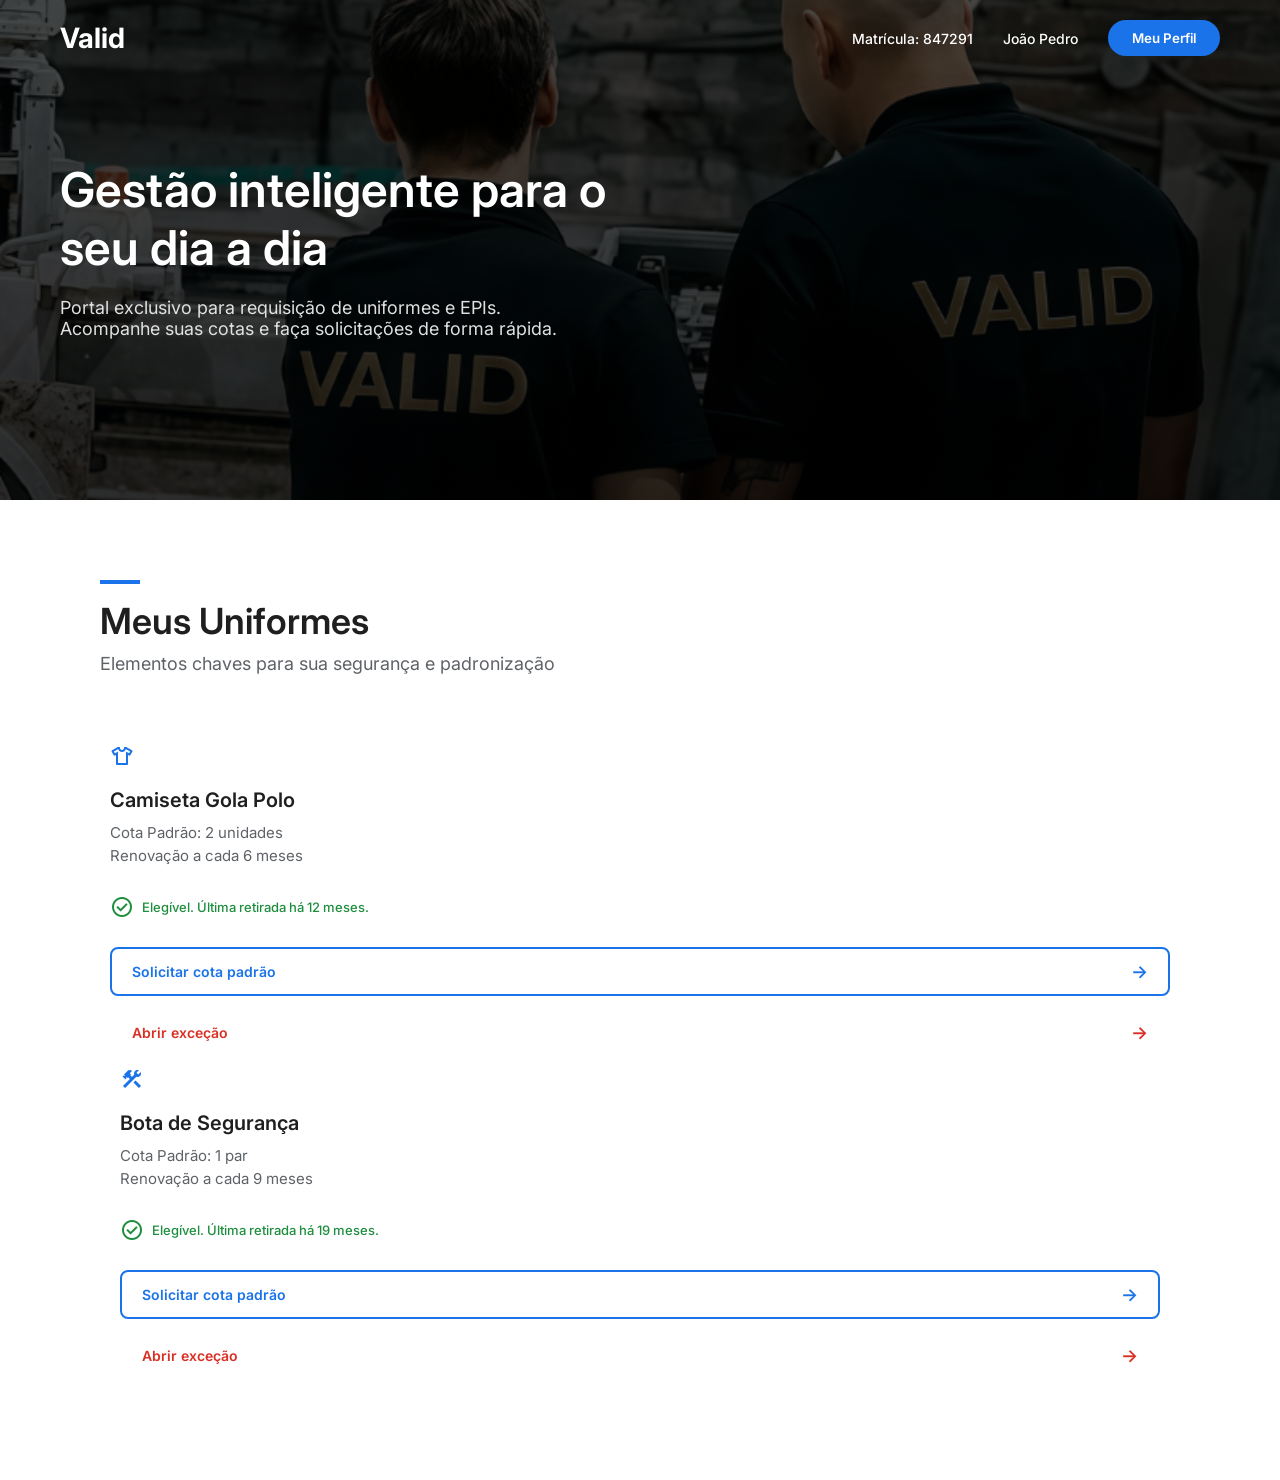
==== Index.html @ 7865c154 "primeiro commit" ====
<!DOCTYPE html>
<html lang="pt-BR">
<head>
    <meta charset="UTF-8">
    <meta name="viewport" content="width=device-width, initial-scale=1.0">
    <title>Valid | Portal de Uniformes</title>
    <link rel="stylesheet" href="./CSS/Style.css">
    <link href="https://fonts.googleapis.com/css2?family=Inter:wght@400;500;600;700&display=swap" rel="stylesheet">
    <link rel="stylesheet" href="https://fonts.googleapis.com/css2?family=Material+Symbols+Outlined:opsz,wght,FILL,GRAD@24,300,0,0" />
</head>
<body>

    <nav class="navbar">
        <div class="logo">Valid</div>
        <div class="nav-links">
            <span>Matrícula: 847291</span>
            <span>João Pedro</span>
            <button class="btn-blue-pill">Meu Perfil</button>
        </div>
    </nav>

    <header class="hero" style="background: linear-gradient(rgba(0, 0, 0, 0.7), rgba(0, 0, 0, 0.8)), url('IMG/Imagem_ind.png') center/cover;">
        <div class="hero-content">
            <h1>Gestão inteligente para o<br>seu dia a dia</h1>
            <p>Portal exclusivo para requisição de uniformes e EPIs.<br>Acompanhe suas cotas e faça solicitações de forma rápida.</p>
        </div>
    </header>

    <main class="container">
        <div class="section-header">
            <div class="blue-line"></div>
            <h2>Meus Uniformes</h2>
            <p class="subtitle">Elementos chaves para sua segurança e padronização</p>
        </div>

        <div class="cards-grid">
            
            <div class="card" id="card-camiseta">
                <span class="material-symbols-outlined icon-thin">apparel</span>
                <h4>Camiseta Gola Polo</h4>
                <p class="desc">Cota Padrão: 2 unidades<br>Renovação a cada 6 meses</p>
                
                <div class="status-box" id="status-box-camiseta">
                    <span class="material-symbols-outlined" id="icon-camiseta">pending</span>
                    <p id="status-texto-camiseta">Calculando cota...</p>
                </div>

                <div class="acoes">
                    <button class="btn-premium blue" id="btn-padrao-camiseta" disabled>
                        Solicitar cota padrão <span class="seta">→</span>
                    </button>
                    <button class="btn-premium red" id="btn-emergencia-camiseta">
                        Abrir exceção <span class="seta">→</span>
                    </button>
                </div>

            <div class="card" id="card-bota">
                <span class="material-symbols-outlined icon-thin">construction</span>
                <h4>Bota de Segurança</h4>
                <p class="desc">Cota Padrão: 1 par<br>Renovação a cada 9 meses</p>
                
                <div class="status-box" id="status-box-bota">
                    <span class="material-symbols-outlined" id="icon-bota">pending</span>
                    <p id="status-texto-bota">Calculando cota...</p>
                </div>

                <div class="acoes">
                    <button class="btn-premium blue" id="btn-padrao-bota" disabled>
                        Solicitar cota padrão <span class="seta">→</span>
                    </button>
                    <button class="btn-premium red" id="btn-emergencia-bota">
                        Abrir exceção <span class="seta">→</span>
                    </button>
                </div>

        </div>
    </main>

    <script src="./JS/Script.js"></script>
</body>
</html>
---- CSS/Style.css ----
:root {
    --valid-blue: #1a73e8; /* Azul exato do botão do print */
    --text-dark: #1f1f1f;
    --text-muted: #5f6368;
    --bg-white: #ffffff;
    --danger-color: #d93025;
}

* {
    margin: 0;
    padding: 0;
    box-sizing: border-box;
    font-family: 'Inter', sans-serif;
}

body {
    background-color: var(--bg-white);
    color: var(--text-dark);
}

/* NAVBAR TRANSLÚCIDA */
.navbar {
    position: absolute;
    top: 0;
    width: 100%;
    padding: 20px 60px;
    display: flex;
    justify-content: space-between;
    align-items: center;
    color: white;
    z-index: 10;
}

.navbar .logo {
    font-size: 28px;
    font-weight: 700;
}

.nav-links {
    display: flex;
    align-items: center;
    gap: 30px;
    font-size: 14px;
    font-weight: 500;
}

.btn-blue-pill {
    background-color: var(--valid-blue);
    color: white;
    border: none;
    padding: 10px 24px;
    border-radius: 50px;
    font-weight: 600;
    cursor: pointer;
}


.hero {
   
    background-size: cover;
    height: 500px;
    display: flex;
    align-items: center;
    padding: 0 60px;
}

.hero-content {
    color: white;
    max-width: 800px;
}

.hero-content h1 {
    font-size: 48px;
    font-weight: 600;
    line-height: 1.2;
    margin-bottom: 20px;
}

.hero-content p {
    font-size: 18px;
    color: #e0e0e0;
}

/* SEÇÃO DE CARTÕES (Visual Limpo "Soluções") */
.container {
    padding: 80px 60px;
    max-width: 1200px;
    margin: 0 auto;
}

.section-header {
    margin-bottom: 60px;
}

.blue-line {
    width: 40px;
    height: 4px;
    background-color: var(--valid-blue);
    margin-bottom: 15px;
}

.section-header h2 {
    font-size: 36px;
    font-weight: 600;
    margin-bottom: 10px;
}

.subtitle {
    font-size: 18px;
    color: var(--text-muted);
}

.cards-grid {
    display: grid;
    grid-template-columns: repeat(auto-fit, minmax(280px, 1fr));
    gap: 40px;
}

.card {
    background: transparent;
    padding: 10px;
}

.icon-thin {
    font-size: 40px;
    color: var(--valid-blue);
    margin-bottom: 20px;
    font-weight: 300; /* Deixa o ícone bem fininho */
}

.card h4 {
    font-size: 20px;
    font-weight: 600;
    margin-bottom: 10px;
}

.card .desc {
    font-size: 15px;
    color: var(--text-muted);
    line-height: 1.5;
    margin-bottom: 20px;
}

/* STATUS E LINKS */
.status-box {
    display: flex;
    align-items: center;
    gap: 8px;
    font-size: 13px;
    font-weight: 500;
    margin-bottom: 20px;
    padding: 8px 0;
}

.status-box.liberado { color: #1E8E3E; }
.status-box.bloqueado { color: var(--danger-color); }
/* --- BOTÕES PREMIUM --- */
.acoes {
    display: flex;
    flex-direction: column;
    gap: 12px;
    width: 100%;
    margin-top: 10px;
}

.btn-premium {
    display: flex;
    justify-content: space-between; /* Joga a seta lá pro canto direito */
    align-items: center;
    padding: 12px 20px;
    border-radius: 8px;
    font-size: 14px;
    font-weight: 600;
    cursor: pointer;
    background: transparent;
    transition: all 0.3s ease; /* Animação suave */
    width: 100%;
}

.seta {
    transition: transform 0.3s ease;
    font-size: 18px;
}

/* Botão Padrão (Azul) */
.btn-premium.blue {
    border: 2px solid var(--valid-blue);
    color: var(--valid-blue);
}

.btn-premium.blue:hover:not(:disabled) {
    background-color: var(--valid-blue);
    color: white;
    box-shadow: 0 4px 15px rgba(26, 115, 232, 0.2);
}

.btn-premium.blue:disabled {
    border: 2px solid #E9ECEF;
    color: #ADB5BD;
    cursor: not-allowed;
}

/* Botão de Exceção (Vermelho) */
.btn-premium.red {
    border: 2px solid transparent; /* Sem borda inicial pra não poluir */
    color: var(--danger-color);
}

.btn-premium.red:hover {
    background-color: var(--danger-bg);
    border-color: rgba(217, 48, 37, 0.2);
}


.btn-premium:hover:not(:disabled) .seta {
    transform: translateX(6px);
}
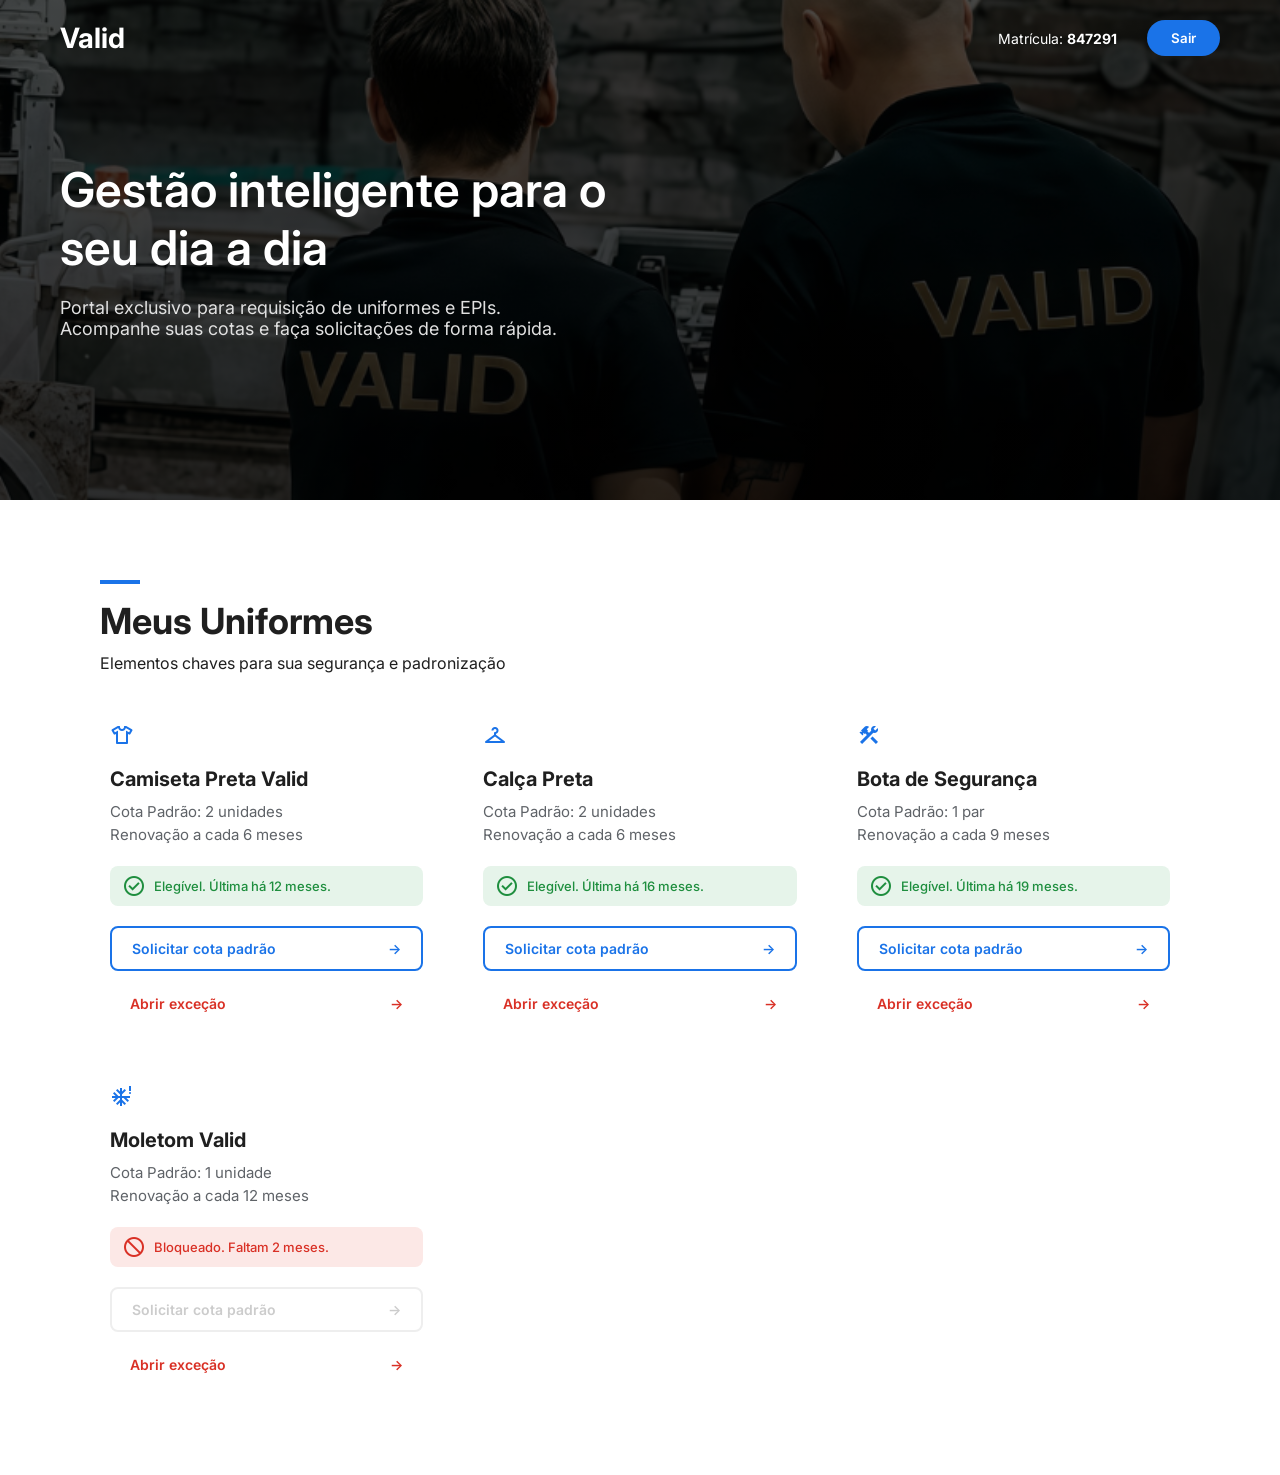
==== commit a325018b: "Criado tela de login" ====
--- a/Index.html
+++ b/Index.html
@@ -13,13 +13,13 @@
     <nav class="navbar">
         <div class="logo">Valid</div>
         <div class="nav-links">
-            <span>Matrícula: 847291</span>
-            <span>João Pedro</span>
-            <button class="btn-blue-pill">Meu Perfil</button>
+            <span>Matrícula: <strong id="display-matricula">847291</strong></span>
+            <button id="btn-gestor" class="btn-blue-pill" style="display: none; background: #FF8C00;">Pendências Gestor</button>
+            <button class="btn-blue-pill" onclick="location.href='login.html'">Sair</button>
         </div>
     </nav>
 
-    <header class="hero" style="background: linear-gradient(rgba(0, 0, 0, 0.7), rgba(0, 0, 0, 0.8)), url('IMG/Imagem_ind.png') center/cover;">
+   <header class="hero" style="background: linear-gradient(rgba(0, 0, 0, 0.7), rgba(0, 0, 0, 0.8)), url('./IMG/Imagem_ind.png') top center/cover;">
         <div class="hero-content">
             <h1>Gestão inteligente para o<br>seu dia a dia</h1>
             <p>Portal exclusivo para requisição de uniformes e EPIs.<br>Acompanhe suas cotas e faça solicitações de forma rápida.</p>
@@ -34,47 +34,85 @@
         </div>
 
         <div class="cards-grid">
-            
             <div class="card" id="card-camiseta">
                 <span class="material-symbols-outlined icon-thin">apparel</span>
-                <h4>Camiseta Gola Polo</h4>
+                <h4>Camiseta Preta Valid</h4>
                 <p class="desc">Cota Padrão: 2 unidades<br>Renovação a cada 6 meses</p>
-                
                 <div class="status-box" id="status-box-camiseta">
                     <span class="material-symbols-outlined" id="icon-camiseta">pending</span>
-                    <p id="status-texto-camiseta">Calculando cota...</p>
+                    <p id="status-texto-camiseta">Calculando...</p>
                 </div>
+                <div class="acoes">
+                    <button class="btn-premium blue" id="btn-padrao-camiseta" disabled>Solicitar cota padrão <span class="seta">→</span></button>
+                    <button class="btn-premium red" onclick="abrirModal('Camiseta')">Abrir exceção <span class="seta">→</span></button>
+                </div>
+            </div>
 
+            <div class="card" id="card-calca">
+                <span class="material-symbols-outlined icon-thin">checkroom</span>
+                <h4>Calça Preta</h4>
+                <p class="desc">Cota Padrão: 2 unidades<br>Renovação a cada 6 meses</p>
+                <div class="status-box" id="status-box-calca">
+                    <span class="material-symbols-outlined" id="icon-calca">pending</span>
+                    <p id="status-texto-calca">Calculando...</p>
+                </div>
                 <div class="acoes">
-                    <button class="btn-premium blue" id="btn-padrao-camiseta" disabled>
-                        Solicitar cota padrão <span class="seta">→</span>
-                    </button>
-                    <button class="btn-premium red" id="btn-emergencia-camiseta">
-                        Abrir exceção <span class="seta">→</span>
-                    </button>
+                    <button class="btn-premium blue" id="btn-padrao-calca" disabled>Solicitar cota padrão <span class="seta">→</span></button>
+                    <button class="btn-premium red" onclick="abrirModal('Calça')">Abrir exceção <span class="seta">→</span></button>
                 </div>
+            </div>
 
             <div class="card" id="card-bota">
                 <span class="material-symbols-outlined icon-thin">construction</span>
                 <h4>Bota de Segurança</h4>
                 <p class="desc">Cota Padrão: 1 par<br>Renovação a cada 9 meses</p>
-                
                 <div class="status-box" id="status-box-bota">
                     <span class="material-symbols-outlined" id="icon-bota">pending</span>
-                    <p id="status-texto-bota">Calculando cota...</p>
+                    <p id="status-texto-bota">Calculando...</p>
                 </div>
+                <div class="acoes">
+                    <button class="btn-premium blue" id="btn-padrao-bota" disabled>Solicitar cota padrão <span class="seta">→</span></button>
+                    <button class="btn-premium red" onclick="abrirModal('Bota')">Abrir exceção <span class="seta">→</span></button>
+                </div>
+            </div>
 
+            <div class="card" id="card-moletom">
+                <span class="material-symbols-outlined icon-thin">severe_cold</span>
+                <h4>Moletom Valid</h4>
+                <p class="desc">Cota Padrão: 1 unidade<br>Renovação a cada 12 meses</p>
+                <div class="status-box" id="status-box-moletom">
+                    <span class="material-symbols-outlined" id="icon-moletom">pending</span>
+                    <p id="status-texto-moletom">Calculando...</p>
+                </div>
                 <div class="acoes">
-                    <button class="btn-premium blue" id="btn-padrao-bota" disabled>
-                        Solicitar cota padrão <span class="seta">→</span>
-                    </button>
-                    <button class="btn-premium red" id="btn-emergencia-bota">
-                        Abrir exceção <span class="seta">→</span>
-                    </button>
+                    <button class="btn-premium blue" id="btn-padrao-moletom" disabled>Solicitar cota padrão <span class="seta">→</span></button>
+                    <button class="btn-premium red" onclick="abrirModal('Moletom')">Abrir exceção <span class="seta">→</span></button>
                 </div>
-
+            </div>
         </div>
     </main>
+
+    <div id="modalEmergencia" class="modal-overlay">
+        <div class="modal-content">
+            <div class="modal-header">
+                <h3>Justificativa de Emergência</h3>
+                <button onclick="fecharModal()" class="close-btn">&times;</button>
+            </div>
+            <div class="modal-body">
+                <p id="modal-item-nome"></p>
+                <label>Motivo da Exceção</label>
+                <select id="motivoEmergencia">
+                    <option value="desgaste">Desgaste Excessivo / Estragou</option>
+                    <option value="rasgo">Rasgo Acidental</option>
+                    <option value="mancha">Mancha Irreversível</option>
+                    <option value="perda">Perda / Extravio</option>
+                </select>
+                <label>Descrição Detalhada</label>
+                <textarea id="justificativaTexto" placeholder="Descreva o ocorrido para o gestor..."></textarea>
+                <button class="btn-premium red" onclick="enviarEmergencia()">ENVIAR SOLICITAÇÃO <span class="seta">→</span></button>
+            </div>
+        </div>
+    </div>
 
     <script src="./JS/Script.js"></script>
 </body>
--- a/CSS/Style.css
+++ b/CSS/Style.css
@@ -1,217 +1,341 @@
 :root {
-    --valid-blue: #1a73e8; /* Azul exato do botão do print */
+    --valid-navy: #001B3D;
+    --valid-cyan: #00B4D8;
+    --valid-blue-btn: #1a73e8;
     --text-dark: #1f1f1f;
     --text-muted: #5f6368;
     --bg-white: #ffffff;
     --danger-color: #d93025;
-}
-
-* {
-    margin: 0;
-    padding: 0;
-    box-sizing: border-box;
-    font-family: 'Inter', sans-serif;
-}
-
-body {
-    background-color: var(--bg-white);
-    color: var(--text-dark);
-}
-
-/* NAVBAR TRANSLÚCIDA */
-.navbar {
-    position: absolute;
-    top: 0;
-    width: 100%;
-    padding: 20px 60px;
-    display: flex;
-    justify-content: space-between;
-    align-items: center;
-    color: white;
-    z-index: 10;
-}
-
-.navbar .logo {
-    font-size: 28px;
-    font-weight: 700;
-}
-
-.nav-links {
+    --danger-bg: #FCE8E6;
+    --success-color: #1E8E3E;
+    --success-bg: #E6F4EA;
+}
+
+* { 
+    margin: 0; 
+    padding: 0; 
+    box-sizing: border-box; 
+    font-family: 'Inter', sans-serif; 
+}
+
+body { 
+    background-color: var(--bg-white); 
+    color: var(--text-dark); 
+}
+
+/* NAVBAR */
+.navbar { 
+    position: absolute; 
+    top: 0; width: 100%; 
+    padding: 20px 60px; 
+    display: flex; 
+    justify-content: space-between; 
+    align-items: center; 
+    color: white; 
+    z-index: 10; 
+}
+
+.navbar .logo { 
+    font-size: 28px; 
+    font-weight: 700; 
+}
+
+.nav-links { 
+    display: flex; 
+    align-items: center; 
+    gap: 30px; 
+    font-size: 14px; 
+}
+
+.btn-blue-pill { 
+    background-color: var(--valid-blue-btn); 
+    color: white; 
+    border: none; 
+    padding: 10px 24px; 
+    border-radius: 50px; 
+    font-weight: 600; 
+    cursor: pointer; 
+}
+
+/* HERO */
+.hero { 
+    height: 500px; 
+    display: flex; 
+    align-items: center; 
+    padding: 0 60px; 
+}
+
+.hero-content { 
+    color: white; 
+    max-width: 800px; 
+}
+
+.hero-content h1 { 
+    font-size: 48px; 
+    font-weight: 600; 
+    line-height: 1.2; 
+    margin-bottom: 20px; 
+}
+
+.hero-content p { 
+    font-size: 18px; 
+    color: #e0e0e0; 
+}
+
+/* CONTAINER & CARDS */
+.container { 
+    padding: 80px 60px; 
+    max-width: 1200px; 
+    margin: 0 auto; 
+}
+
+.blue-line { 
+    width: 40px; 
+    height: 4px; 
+    background-color: var(--valid-blue-btn); 
+    margin-bottom: 15px; 
+}
+
+.section-header h2 { 
+    font-size: 36px; 
+    margin-bottom: 10px; 
+}
+
+.cards-grid { 
+    display: grid; 
+    grid-template-columns: repeat(auto-fit, minmax(280px, 1fr)); 
+    gap: 40px; 
+    margin-top: 40px; 
+}
+
+.card { 
+    padding: 10px; 
+}
+
+.icon-thin { 
+    font-size: 40px; 
+    color: var(--valid-blue-btn); 
+    margin-bottom: 20px; 
+    font-weight: 300; 
+}
+
+.card h4 { 
+    font-size: 20px; 
+    margin-bottom: 10px; 
+}
+
+.card .desc { 
+    font-size: 15px; 
+    color: var(--text-muted); 
+    margin-bottom: 20px; 
+    line-height: 1.5; 
+}
+
+/* STATUS BOX */
+.status-box { 
+    display: flex; 
+    align-items: center; 
+    gap: 8px; 
+    font-size: 13px; 
+    font-weight: 500; 
+    margin-bottom: 20px; 
+    padding: 8px 12px; 
+    border-radius: 8px; 
+}
+
+.status-box.liberado { 
+    background: var(--success-bg); 
+    color: var(--success-color); 
+}
+
+.status-box.bloqueado { 
+    background: var(--danger-bg); 
+    color: var(--danger-color); 
+}
+
+/* BOTÕES PREMIUM */
+.acoes { 
+    display: flex; 
+    flex-direction: column; 
+    gap: 12px; 
+}
+
+.btn-premium { 
+    display: flex; 
+    justify-content: space-between; 
+    padding: 12px 20px; 
+    border-radius: 8px; 
+    font-size: 14px; 
+    font-weight: 600; 
+    cursor: pointer; 
+    transition: 0.3s; 
+    width: 100%; 
+    border: none; 
+    background: transparent; 
+}
+
+.btn-premium.blue { 
+    border: 2px solid var(--valid-blue-btn); 
+    color: var(--valid-blue-btn); 
+}
+
+.btn-premium.blue:hover:not(:disabled) { 
+    background: var(--valid-blue-btn); 
+    color: white; 
+    transform: translateY(-2px); 
+}
+
+.btn-premium.blue:disabled { 
+    border-color: #eee; 
+    color: #ccc; 
+    cursor: not-allowed; 
+}
+
+.btn-premium.red { 
+    color: var(--danger-color); 
+}
+
+.btn-premium.red:hover { 
+    background: var(--danger-bg); 
+}
+
+.seta { 
+    transition: 0.3s; 
+}
+
+.btn-premium:hover:not(:disabled) .seta { 
+    transform: translateX(5px); 
+}
+
+/* MODAL */
+.modal-overlay { 
+    position: fixed; 
+    top: 0; 
+    left: 0; 
+    width: 100%; 
+    height: 100%; 
+    background: rgba(0,0,0,0.7); 
+    display: none; 
+    align-items: center; 
+    justify-content: center; 
+    z-index: 100; 
+}
+
+.modal-content { 
+    background: white; 
+    padding: 40px; 
+    border-radius: 12px; 
+    width: 90%; 
+    max-width: 500px; 
+}
+
+.modal-header { 
+    display: flex; 
+    justify-content: space-between; 
+    margin-bottom: 20px; 
+}
+
+.modal-body label { 
+    display: block; 
+    font-size: 12px; 
+    font-weight: 700; 
+    margin-top: 15px; 
+    margin-bottom: 5px; 
+    text-transform: uppercase; 
+}
+
+.modal-body select, .modal-body textarea { 
+    width: 100%; 
+    padding: 12px; 
+    border: 1px solid #ddd; 
+    border-radius: 6px; 
+    margin-bottom: 15px; 
+}
+
+.close-btn { 
+    background: none; 
+    border: none; 
+    font-size: 28px; 
+    cursor: pointer; 
+}
+
+/* TELA DE LOGIN */
+
+.login-body {
+    height: 100vh;
     display: flex;
     align-items: center;
-    gap: 30px;
-    font-size: 14px;
-    font-weight: 500;
-}
-
-.btn-blue-pill {
-    background-color: var(--valid-blue);
-    color: white;
-    border: none;
-    padding: 10px 24px;
-    border-radius: 50px;
-    font-weight: 600;
-    cursor: pointer;
-}
-
-
-.hero {
-   
-    background-size: cover;
-    height: 500px;
-    display: flex;
-    align-items: center;
-    padding: 0 60px;
-}
-
-.hero-content {
-    color: white;
-    max-width: 800px;
-}
-
-.hero-content h1 {
-    font-size: 48px;
-    font-weight: 600;
-    line-height: 1.2;
-    margin-bottom: 20px;
-}
-
-.hero-content p {
-    font-size: 18px;
-    color: #e0e0e0;
-}
-
-/* SEÇÃO DE CARTÕES (Visual Limpo "Soluções") */
-.container {
-    padding: 80px 60px;
-    max-width: 1200px;
-    margin: 0 auto;
-}
-
-.section-header {
-    margin-bottom: 60px;
-}
-
-.blue-line {
-    width: 40px;
-    height: 4px;
-    background-color: var(--valid-blue);
-    margin-bottom: 15px;
-}
-
-.section-header h2 {
-    font-size: 36px;
-    font-weight: 600;
-    margin-bottom: 10px;
-}
-
-.subtitle {
-    font-size: 18px;
-    color: var(--text-muted);
-}
-
-.cards-grid {
-    display: grid;
-    grid-template-columns: repeat(auto-fit, minmax(280px, 1fr));
-    gap: 40px;
-}
-
-.card {
-    background: transparent;
-    padding: 10px;
-}
-
-.icon-thin {
-    font-size: 40px;
-    color: var(--valid-blue);
-    margin-bottom: 20px;
-    font-weight: 300; /* Deixa o ícone bem fininho */
-}
-
-.card h4 {
-    font-size: 20px;
-    font-weight: 600;
-    margin-bottom: 10px;
-}
-
-.card .desc {
+    justify-content: center;
+  
+}
+
+.login-card {
+    background: white;
+    padding: 40px;
+    border-radius: 12px;
+    width: 100%;
+    max-width: 400px;
+    text-align: center;
+    box-shadow: 0 10px 30px rgba(0,0,0,0.3);
+}
+
+
+.login-card h2 { 
+    color: var(--valid-navy); 
+    margin-bottom: 10px; 
+    font-size: 24px;
+}
+
+.login-card p { 
+    color: var(--text-muted); 
+    font-size: 14px; 
+    margin-bottom: 30px; 
+}
+
+.input-group { 
+    text-align: left; 
+    margin-bottom: 30px; /* Joga o botão bem mais pra baixo, dando respiro */
+}
+
+.input-group label { 
+    display: block; 
+    font-size: 13px; 
+    font-weight: 700; 
+    color: var(--valid-navy); 
+    margin-bottom: 8px; /* Desgruda a palavra "Matrícula" da caixinha */
+    text-transform: uppercase; 
+}
+
+.input-group input { 
+    width: 100%; 
+    padding: 15px; /* Deixa a caixinha mais "gordinho" e confortável */
+    border: 2px solid #E9ECEF; 
+    border-radius: 8px; 
+    font-size: 16px; 
+    color: var(--text-dark);
+    transition: all 0.3s ease;
+}
+
+/* O toque premium: quando você clica para digitar, a borda fica azul ciano */
+.input-group input:focus {
+    border-color: var(--valid-cyan);
+    outline: none;
+    box-shadow: 0 0 0 4px rgba(0, 180, 216, 0.15);
+}
+
+.btn-login { 
+    width: 100%; 
+    background: var(--valid-cyan); 
+    color: white; 
+    border: none; 
+    padding: 16px; /* Botão mais robusto */
+    border-radius: 30px; 
     font-size: 15px;
-    color: var(--text-muted);
-    line-height: 1.5;
-    margin-bottom: 20px;
-}
-
-/* STATUS E LINKS */
-.status-box {
-    display: flex;
-    align-items: center;
-    gap: 8px;
-    font-size: 13px;
-    font-weight: 500;
-    margin-bottom: 20px;
-    padding: 8px 0;
-}
-
-.status-box.liberado { color: #1E8E3E; }
-.status-box.bloqueado { color: var(--danger-color); }
-/* --- BOTÕES PREMIUM --- */
-.acoes {
-    display: flex;
-    flex-direction: column;
-    gap: 12px;
-    width: 100%;
-    margin-top: 10px;
-}
-
-.btn-premium {
-    display: flex;
-    justify-content: space-between; /* Joga a seta lá pro canto direito */
-    align-items: center;
-    padding: 12px 20px;
-    border-radius: 8px;
-    font-size: 14px;
-    font-weight: 600;
-    cursor: pointer;
-    background: transparent;
-    transition: all 0.3s ease; /* Animação suave */
-    width: 100%;
-}
-
-.seta {
-    transition: transform 0.3s ease;
-    font-size: 18px;
-}
-
-/* Botão Padrão (Azul) */
-.btn-premium.blue {
-    border: 2px solid var(--valid-blue);
-    color: var(--valid-blue);
-}
-
-.btn-premium.blue:hover:not(:disabled) {
-    background-color: var(--valid-blue);
-    color: white;
-    box-shadow: 0 4px 15px rgba(26, 115, 232, 0.2);
-}
-
-.btn-premium.blue:disabled {
-    border: 2px solid #E9ECEF;
-    color: #ADB5BD;
-    cursor: not-allowed;
-}
-
-/* Botão de Exceção (Vermelho) */
-.btn-premium.red {
-    border: 2px solid transparent; /* Sem borda inicial pra não poluir */
-    color: var(--danger-color);
-}
-
-.btn-premium.red:hover {
-    background-color: var(--danger-bg);
-    border-color: rgba(217, 48, 37, 0.2);
-}
-
-
-.btn-premium:hover:not(:disabled) .seta {
-    transform: translateX(6px);
+    font-weight: 700; 
+    cursor: pointer; 
+    transition: 0.3s; 
+}
+
+.btn-login:hover { 
+    background: #0096B4; 
 }
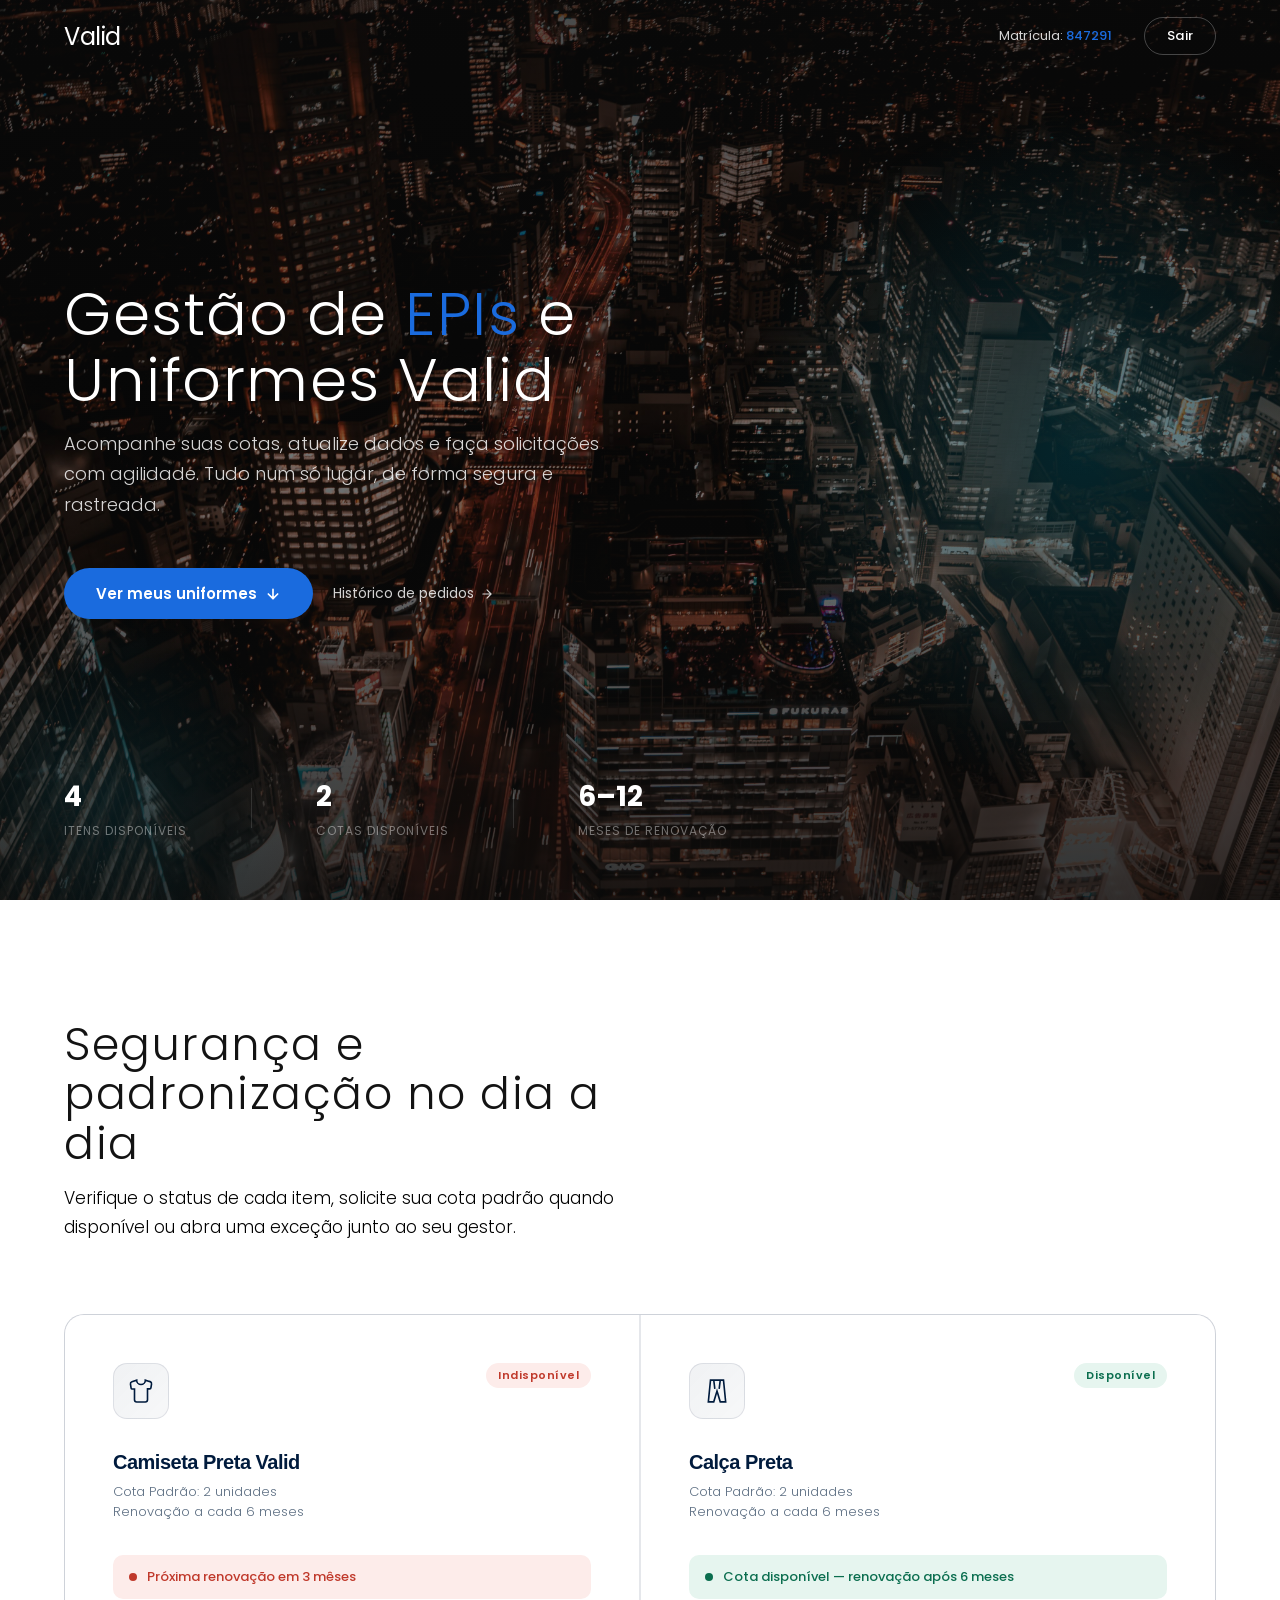
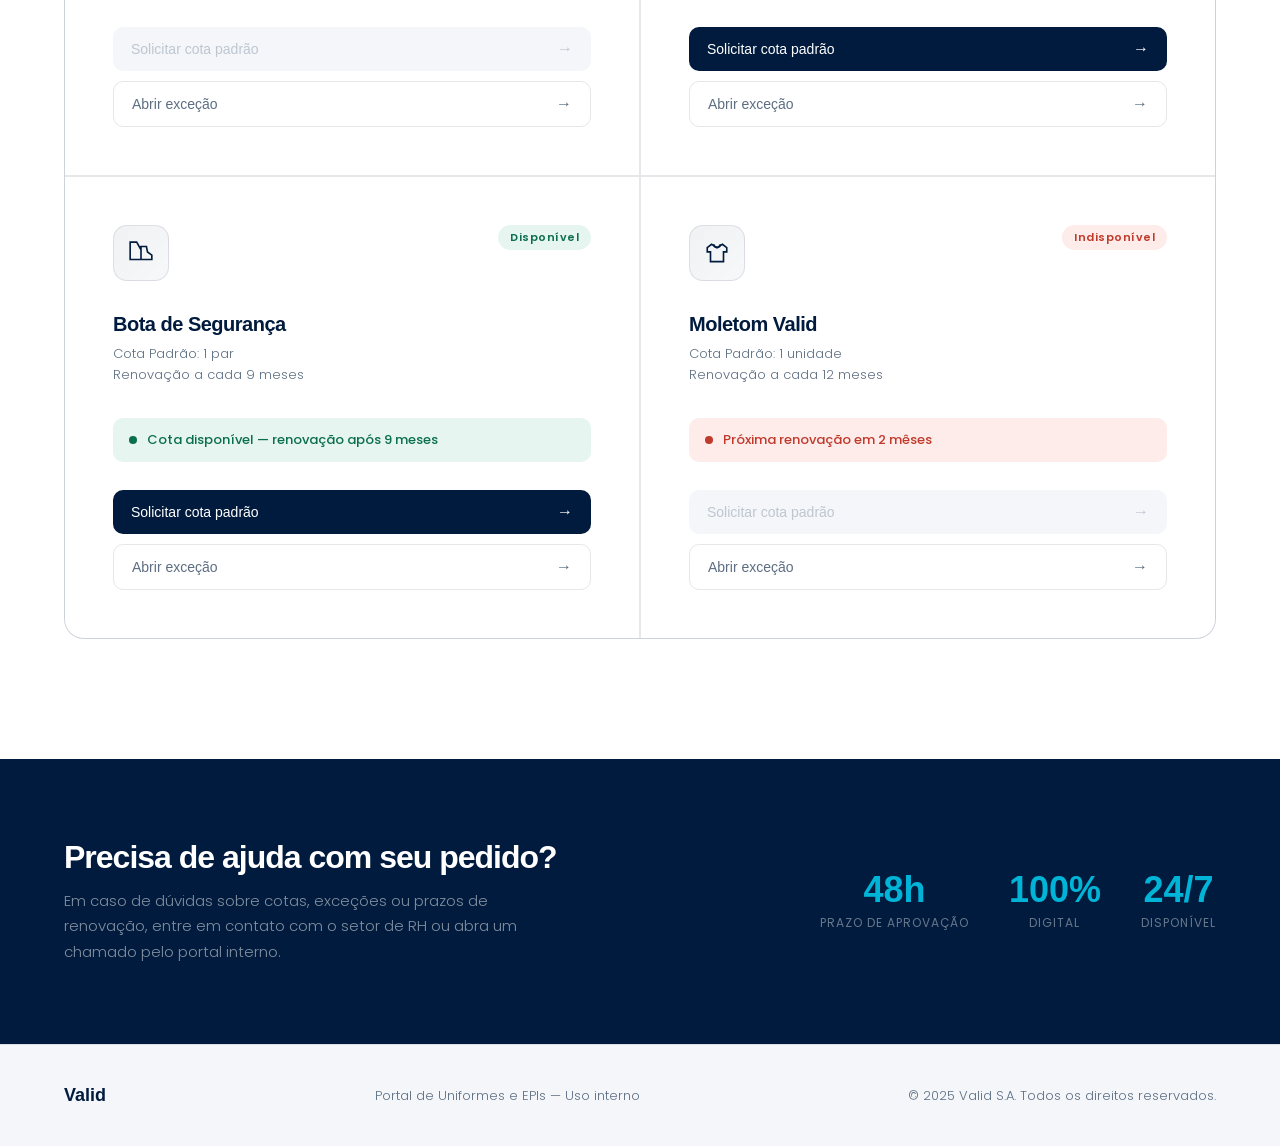
==== commit fb075ca9: "Update Index.html atualização do Index principal" ====
--- a/Index.html
+++ b/Index.html
@@ -1,119 +1,342 @@
 <!DOCTYPE html>
 <html lang="pt-BR">
 <head>
-    <meta charset="UTF-8">
-    <meta name="viewport" content="width=device-width, initial-scale=1.0">
-    <title>Valid | Portal de Uniformes</title>
-    <link rel="stylesheet" href="./CSS/Style.css">
-    <link href="https://fonts.googleapis.com/css2?family=Inter:wght@400;500;600;700&display=swap" rel="stylesheet">
-    <link rel="stylesheet" href="https://fonts.googleapis.com/css2?family=Material+Symbols+Outlined:opsz,wght,FILL,GRAD@24,300,0,0" />
+<meta charset="UTF-8">
+<meta name="viewport" content="width=device-width, initial-scale=1.0">
+<title>Valid | Portal de Uniformes</title>
+<link rel="stylesheet" href="/CSS/Style.css">
+<link rel="preconnect" href="https://fonts.googleapis.com">
+<link rel="preconnect" href="https://fonts.gstatic.com" crossorigin>
+<link href="https://fonts.googleapis.com/css2?family=Inter:ital,opsz,wght@0,14..32,100..900;1,14..32,100..900&family=Open+Sans:ital,wght@0,300..800;1,300..800&family=Poppins:ital,wght@0,100;0,200;0,300;0,400;0,500;0,600;0,700;0,800;0,900;1,100;1,200;1,300;1,400;1,500;1,600;1,700;1,800;1,900&display=swap" rel="stylesheet">
+
 </head>
 <body>
 
-    <nav class="navbar">
-        <div class="logo">Valid</div>
-        <div class="nav-links">
-            <span>Matrícula: <strong id="display-matricula">847291</strong></span>
-            <button id="btn-gestor" class="btn-blue-pill" style="display: none; background: #FF8C00;">Pendências Gestor</button>
-            <button class="btn-blue-pill" onclick="location.href='login.html'">Sair</button>
+<!-- NAVBAR -->
+<nav class="navbar" id="navbar">
+  <div class="nav-logo">Valid</div>
+  <div class="nav-right">
+    <span class="nav-matricula">Matrícula: <strong id="display-matricula">847291</strong></span>
+    <button id="btn-gestor" class="nav-btn accent" style="display:none">Pendências Gestor</button>
+    <button class="nav-btn" onclick="location.href='login.html'">Sair</button>
+  </div>
+</nav>
+
+<!-- HERO -->
+<section class="hero">
+  <div class="hero-bg-grid"></div>
+  <div class="hero-glow"></div>
+  <div class="hero-glow-2"></div>
+
+  <div class="hero-content">
+    <h2>Gestão de <em>EPIs</em> e<br>Uniformes Valid</h2>
+    <p>Acompanhe suas cotas, atualize dados e faça solicitações com agilidade. Tudo num só lugar, de forma segura e rastreada.</p>
+    <div class="hero-actions">
+      <button class="btn-hero-primary" onclick="document.getElementById('section-uniformes').scrollIntoView({behavior:'smooth'})">
+        Ver meus uniformes
+        <svg width="16" height="16" viewBox="0 0 24 24" fill="none" stroke="currentColor" stroke-width="2.5" stroke-linecap="round" stroke-linejoin="round"><path d="M12 5v14M5 12l7 7 7-7"/></svg>
+      </button>
+      <button class="btn-hero-secondary">
+        Histórico de pedidos
+        <svg width="14" height="14" viewBox="0 0 24 24" fill="none" stroke="currentColor" stroke-width="2" stroke-linecap="round" stroke-linejoin="round"><path d="M5 12h14M12 5l7 7-7 7"/></svg>
+      </button>
+    </div>
+  </div>
+
+  <div class="hero-stats">
+    <div class="hero-stat">
+      <span class="hero-stat-num">4</span>
+      <span class="hero-stat-label">Itens disponíveis</span>
+    </div>
+    <div class="hero-divider"></div>
+    <div class="hero-stat">
+      <span class="hero-stat-num" id="stat-cotas">—</span>
+      <span class="hero-stat-label">Cotas disponíveis</span>
+    </div>
+    <div class="hero-divider"></div>
+    <div class="hero-stat">
+      <span class="hero-stat-num">6–12</span>
+      <span class="hero-stat-label">Meses de renovação</span>
+    </div>
+  </div>
+
+  </div>
+</section>
+
+<!-- UNIFORMES -->
+<section class="section" id="section-uniformes">
+  <div class="section-intro">
+    <h2>Segurança e padronização no dia a dia</h2>
+    <p>Verifique o status de cada item, solicite sua cota padrão quando disponível ou abra uma exceção junto ao seu gestor.</p>
+  </div>
+
+  <div class="uniforms-grid">
+
+    <!-- Camiseta -->
+    <div class="uniform-card" id="card-camiseta">
+      <div class="card-header">
+        <div class="card-icon-wrap">
+          <svg viewBox="0 0 24 24"><path d="M20.38 3.46L16 2a4 4 0 01-8 0L3.62 3.46a2 2 0 00-1.34 2.23l.58 3.57a1 1 0 00.99.86H6v10c0 1.1.9 2 2 2h8a2 2 0 002-2V10h2.15a1 1 0 00.99-.86l.58-3.57a2 2 0 00-1.34-2.23z"/></svg>
         </div>
-    </nav>
-
-   <header class="hero" style="background: linear-gradient(rgba(0, 0, 0, 0.7), rgba(0, 0, 0, 0.8)), url('./IMG/Imagem_ind.png') top center/cover;">
-        <div class="hero-content">
-            <h1>Gestão inteligente para o<br>seu dia a dia</h1>
-            <p>Portal exclusivo para requisição de uniformes e EPIs.<br>Acompanhe suas cotas e faça solicitações de forma rápida.</p>
+        <span class="card-badge loading" id="badge-camiseta">Verificando...</span>
+      </div>
+      <div class="card-title">Camiseta Preta Valid</div>
+      <div class="card-meta">Cota Padrão: 2 unidades<br>Renovação a cada 6 meses</div>
+      <div class="card-status loading" id="status-camiseta">
+        <span class="status-dot"></span>
+        <span id="status-txt-camiseta">Calculando disponibilidade...</span>
+      </div>
+      <div class="card-actions">
+        <button class="btn-request primary" id="btn-padrao-camiseta" disabled>
+          Solicitar cota padrão <span class="btn-arrow">→</span>
+        </button>
+        <button class="btn-request secondary" onclick="abrirModal('Camiseta')">
+          Abrir exceção <span class="btn-arrow">→</span>
+        </button>
+      </div>
+    </div>
+
+    <!-- Calça -->
+    <div class="uniform-card" id="card-calca">
+      <div class="card-header">
+        <div class="card-icon-wrap">
+          <svg viewBox="0 0 24 24"><path d="M6 2l-2 20h5l3-10 3 10h5L18 2H6zM9 2l1 8M15 2l-1 8"/></svg>
         </div>
-    </header>
-
-    <main class="container">
-        <div class="section-header">
-            <div class="blue-line"></div>
-            <h2>Meus Uniformes</h2>
-            <p class="subtitle">Elementos chaves para sua segurança e padronização</p>
+        <span class="card-badge loading" id="badge-calca">Verificando...</span>
+      </div>
+      <div class="card-title">Calça Preta</div>
+      <div class="card-meta">Cota Padrão: 2 unidades<br>Renovação a cada 6 meses</div>
+      <div class="card-status loading" id="status-calca">
+        <span class="status-dot"></span>
+        <span id="status-txt-calca">Calculando disponibilidade...</span>
+      </div>
+      <div class="card-actions">
+        <button class="btn-request primary" id="btn-padrao-calca" disabled>
+          Solicitar cota padrão <span class="btn-arrow">→</span>
+        </button>
+        <button class="btn-request secondary" onclick="abrirModal('Calça')">
+          Abrir exceção <span class="btn-arrow">→</span>
+        </button>
+      </div>
+    </div>
+
+    <!-- Bota -->
+    <div class="uniform-card" id="card-bota">
+      <div class="card-header">
+        <div class="card-icon-wrap">
+          <svg viewBox="0 0 24 24"><path d="M2 18h10V9l-4-7H2v16zM12 18h10v-4l-4-3-1-5h-5v12z"/></svg>
         </div>
-
-        <div class="cards-grid">
-            <div class="card" id="card-camiseta">
-                <span class="material-symbols-outlined icon-thin">apparel</span>
-                <h4>Camiseta Preta Valid</h4>
-                <p class="desc">Cota Padrão: 2 unidades<br>Renovação a cada 6 meses</p>
-                <div class="status-box" id="status-box-camiseta">
-                    <span class="material-symbols-outlined" id="icon-camiseta">pending</span>
-                    <p id="status-texto-camiseta">Calculando...</p>
-                </div>
-                <div class="acoes">
-                    <button class="btn-premium blue" id="btn-padrao-camiseta" disabled>Solicitar cota padrão <span class="seta">→</span></button>
-                    <button class="btn-premium red" onclick="abrirModal('Camiseta')">Abrir exceção <span class="seta">→</span></button>
-                </div>
-            </div>
-
-            <div class="card" id="card-calca">
-                <span class="material-symbols-outlined icon-thin">checkroom</span>
-                <h4>Calça Preta</h4>
-                <p class="desc">Cota Padrão: 2 unidades<br>Renovação a cada 6 meses</p>
-                <div class="status-box" id="status-box-calca">
-                    <span class="material-symbols-outlined" id="icon-calca">pending</span>
-                    <p id="status-texto-calca">Calculando...</p>
-                </div>
-                <div class="acoes">
-                    <button class="btn-premium blue" id="btn-padrao-calca" disabled>Solicitar cota padrão <span class="seta">→</span></button>
-                    <button class="btn-premium red" onclick="abrirModal('Calça')">Abrir exceção <span class="seta">→</span></button>
-                </div>
-            </div>
-
-            <div class="card" id="card-bota">
-                <span class="material-symbols-outlined icon-thin">construction</span>
-                <h4>Bota de Segurança</h4>
-                <p class="desc">Cota Padrão: 1 par<br>Renovação a cada 9 meses</p>
-                <div class="status-box" id="status-box-bota">
-                    <span class="material-symbols-outlined" id="icon-bota">pending</span>
-                    <p id="status-texto-bota">Calculando...</p>
-                </div>
-                <div class="acoes">
-                    <button class="btn-premium blue" id="btn-padrao-bota" disabled>Solicitar cota padrão <span class="seta">→</span></button>
-                    <button class="btn-premium red" onclick="abrirModal('Bota')">Abrir exceção <span class="seta">→</span></button>
-                </div>
-            </div>
-
-            <div class="card" id="card-moletom">
-                <span class="material-symbols-outlined icon-thin">severe_cold</span>
-                <h4>Moletom Valid</h4>
-                <p class="desc">Cota Padrão: 1 unidade<br>Renovação a cada 12 meses</p>
-                <div class="status-box" id="status-box-moletom">
-                    <span class="material-symbols-outlined" id="icon-moletom">pending</span>
-                    <p id="status-texto-moletom">Calculando...</p>
-                </div>
-                <div class="acoes">
-                    <button class="btn-premium blue" id="btn-padrao-moletom" disabled>Solicitar cota padrão <span class="seta">→</span></button>
-                    <button class="btn-premium red" onclick="abrirModal('Moletom')">Abrir exceção <span class="seta">→</span></button>
-                </div>
-            </div>
+        <span class="card-badge loading" id="badge-bota">Verificando...</span>
+      </div>
+      <div class="card-title">Bota de Segurança</div>
+      <div class="card-meta">Cota Padrão: 1 par<br>Renovação a cada 9 meses</div>
+      <div class="card-status loading" id="status-bota">
+        <span class="status-dot"></span>
+        <span id="status-txt-bota">Calculando disponibilidade...</span>
+      </div>
+      <div class="card-actions">
+        <button class="btn-request primary" id="btn-padrao-bota" disabled>
+          Solicitar cota padrão <span class="btn-arrow">→</span>
+        </button>
+        <button class="btn-request secondary" onclick="abrirModal('Bota')">
+          Abrir exceção <span class="btn-arrow">→</span>
+        </button>
+      </div>
+    </div>
+
+    <!-- Moletom -->
+    <div class="uniform-card" id="card-moletom">
+      <div class="card-header">
+        <div class="card-icon-wrap">
+          <svg viewBox="0 0 24 24"><path d="M3 7l4-3 5 3 5-3 4 3v4h-3v9H6v-9H3V7z"/><path d="M9 4c0 1.66 1.34 3 3 3s3-1.34 3-3"/></svg>
         </div>
-    </main>
-
-    <div id="modalEmergencia" class="modal-overlay">
-        <div class="modal-content">
-            <div class="modal-header">
-                <h3>Justificativa de Emergência</h3>
-                <button onclick="fecharModal()" class="close-btn">&times;</button>
-            </div>
-            <div class="modal-body">
-                <p id="modal-item-nome"></p>
-                <label>Motivo da Exceção</label>
-                <select id="motivoEmergencia">
-                    <option value="desgaste">Desgaste Excessivo / Estragou</option>
-                    <option value="rasgo">Rasgo Acidental</option>
-                    <option value="mancha">Mancha Irreversível</option>
-                    <option value="perda">Perda / Extravio</option>
-                </select>
-                <label>Descrição Detalhada</label>
-                <textarea id="justificativaTexto" placeholder="Descreva o ocorrido para o gestor..."></textarea>
-                <button class="btn-premium red" onclick="enviarEmergencia()">ENVIAR SOLICITAÇÃO <span class="seta">→</span></button>
-            </div>
-        </div>
-    </div>
-
-    <script src="./JS/Script.js"></script>
+        <span class="card-badge loading" id="badge-moletom">Verificando...</span>
+      </div>
+      <div class="card-title">Moletom Valid</div>
+      <div class="card-meta">Cota Padrão: 1 unidade<br>Renovação a cada 12 meses</div>
+      <div class="card-status loading" id="status-moletom">
+        <span class="status-dot"></span>
+        <span id="status-txt-moletom">Calculando disponibilidade...</span>
+      </div>
+      <div class="card-actions">
+        <button class="btn-request primary" id="btn-padrao-moletom" disabled>
+          Solicitar cota padrão <span class="btn-arrow">→</span>
+        </button>
+        <button class="btn-request secondary" onclick="abrirModal('Moletom')">
+          Abrir exceção <span class="btn-arrow">→</span>
+        </button>
+      </div>
+    </div>
+
+  </div>
+</section>
+
+<!-- INFO STRIP -->
+<div class="info-strip">
+  <div class="info-strip-inner">
+    <div class="info-strip-text">
+      <h3>Precisa de ajuda com seu pedido?</h3>
+      <p>Em caso de dúvidas sobre cotas, exceções ou prazos de renovação, entre em contato com o setor de RH ou abra um chamado pelo portal interno.</p>
+    </div>
+    <div class="info-items">
+      <div class="info-item">
+        <span class="info-item-num">48h</span>
+        <span class="info-item-label">Prazo de aprovação</span>
+      </div>
+      <div class="info-item">
+        <span class="info-item-num">100%</span>
+        <span class="info-item-label">Digital</span>
+      </div>
+      <div class="info-item">
+        <span class="info-item-num">24/7</span>
+        <span class="info-item-label">Disponível</span>
+      </div>
+    </div>
+  </div>
+</div>
+
+<!-- FOOTER -->
+<footer class="footer">
+  <div class="footer-logo">Valid</div>
+  <span class="footer-text">Portal de Uniformes e EPIs — Uso interno</span>
+  <span class="footer-text">© 2025 Valid S.A. Todos os direitos reservados.</span>
+</footer>
+
+<!-- MODAL -->
+<div class="modal-overlay" id="modalEmergencia">
+  <div class="modal-box" style="position:relative">
+    <div class="modal-top">
+      <h3>Justificativa de Exceção</h3>
+      <p id="modal-item-nome">Item selecionado</p>
+      <button class="modal-close" onclick="fecharModal()">×</button>
+    </div>
+    <div class="modal-body">
+      <div class="field-group">
+        <label>Motivo da Exceção</label>
+        <select id="motivoEmergencia">
+          <option value="desgaste">Desgaste Excessivo / Estragou</option>
+          <option value="rasgo">Rasgo Acidental</option>
+          <option value="mancha">Mancha Irreversível</option>
+          <option value="perda">Perda / Extravio</option>
+        </select>
+      </div>
+      <div class="field-group">
+        <label>Descrição Detalhada</label>
+        <textarea id="justificativaTexto" placeholder="Descreva o ocorrido para análise do gestor..."></textarea>
+      </div>
+      <button class="btn-modal-submit" onclick="enviarEmergencia()">
+        Enviar solicitação →
+      </button>
+    </div>
+  </div>
+</div>
+
+<!-- TOAST -->
+<div class="toast" id="toast">
+  <div class="toast-icon">✓</div>
+  <span id="toast-msg">Solicitação enviada com sucesso.</span>
+</div>
+
+<script>
+/* ── NAVBAR SCROLL ── */
+const navbar = document.getElementById('navbar');
+window.addEventListener('scroll', () => {
+  navbar.classList.toggle('scrolled', window.scrollY > 60);
+});
+
+/* ── CARD REVEAL ON SCROLL ── */
+const observer = new IntersectionObserver((entries) => {
+  entries.forEach((e, i) => {
+    if (e.isIntersecting) {
+      setTimeout(() => e.target.classList.add('visible'), i * 100);
+    }
+  });
+}, { threshold: 0.1 });
+
+document.querySelectorAll('.uniform-card').forEach(c => observer.observe(c));
+
+/* ── SIMULATE STATUS LOGIC ── */
+const items = [
+  { key: 'camiseta', meses: 6 },
+  { key: 'calca',    meses: 6 },
+  { key: 'bota',     meses: 9 },
+  { key: 'moletom',  meses: 12 },
+];
+
+let availableCount = 0;
+
+setTimeout(() => {
+  items.forEach((item, idx) => {
+    setTimeout(() => {
+      const disponivel = Math.random() > 0.4;
+      if (disponivel) availableCount++;
+
+      const badge  = document.getElementById(`badge-${item.key}`);
+      const status = document.getElementById(`status-${item.key}`);
+      const txt    = document.getElementById(`status-txt-${item.key}`);
+      const btn    = document.getElementById(`btn-padrao-${item.key}`);
+
+      badge.classList.remove('loading');
+      status.classList.remove('loading');
+
+      if (disponivel) {
+        badge.classList.add('available');
+        badge.textContent = 'Disponível';
+        status.classList.add('available');
+        txt.textContent = `Cota disponível — renovação após ${item.meses} meses`;
+        btn.disabled = false;
+      } else {
+        badge.classList.add('blocked');
+        badge.textContent = 'Indisponível';
+        status.classList.add('blocked');
+        const resto = Math.ceil(Math.random() * (item.meses - 1)) + 1;
+        txt.textContent = `Próxima renovação em ${resto} mês${resto > 1 ? 'es' : ''}`;
+        btn.disabled = true;
+      }
+
+      if (idx === items.length - 1) {
+        document.getElementById('stat-cotas').textContent = availableCount;
+      }
+    }, idx * 250 + 600);
+  });
+}, 400);
+
+/* ── MODAL ── */
+let itemAtual = '';
+
+function abrirModal(nome) {
+  itemAtual = nome;
+  document.getElementById('modal-item-nome').textContent = `Item: ${nome}`;
+  document.getElementById('justificativaTexto').value = '';
+  document.getElementById('modalEmergencia').classList.add('open');
+}
+
+function fecharModal() {
+  document.getElementById('modalEmergencia').classList.remove('open');
+}
+
+document.getElementById('modalEmergencia').addEventListener('click', function(e) {
+  if (e.target === this) fecharModal();
+});
+
+function enviarEmergencia() {
+  const texto = document.getElementById('justificativaTexto').value.trim();
+  if (!texto) {
+    document.getElementById('justificativaTexto').focus();
+    document.getElementById('justificativaTexto').style.borderColor = 'var(--danger)';
+    return;
+  }
+  fecharModal();
+  showToast(`Exceção para ${itemAtual} enviada ao gestor.`);
+}
+
+/* ── TOAST ── */
+function showToast(msg) {
+  const t = document.getElementById('toast');
+  document.getElementById('toast-msg').textContent = msg;
+  t.classList.add('show');
+  setTimeout(() => t.classList.remove('show'), 4000);
+}
+</script>
 </body>
-</html>+</html>
--- a/CSS/Style.css
+++ b/CSS/Style.css
@@ -1,341 +1,831 @@
+
 :root {
-    --valid-navy: #001B3D;
-    --valid-cyan: #00B4D8;
-    --valid-blue-btn: #1a73e8;
-    --text-dark: #1f1f1f;
-    --text-muted: #5f6368;
-    --bg-white: #ffffff;
-    --danger-color: #d93025;
-    --danger-bg: #FCE8E6;
-    --success-color: #1E8E3E;
-    --success-bg: #E6F4EA;
-}
-
-* { 
-    margin: 0; 
-    padding: 0; 
-    box-sizing: border-box; 
-    font-family: 'Inter', sans-serif; 
-}
-
-body { 
-    background-color: var(--bg-white); 
-    color: var(--text-dark); 
-}
-
-/* NAVBAR */
-.navbar { 
-    position: absolute; 
-    top: 0; width: 100%; 
-    padding: 20px 60px; 
-    display: flex; 
-    justify-content: space-between; 
-    align-items: center; 
-    color: white; 
-    z-index: 10; 
-}
-
-.navbar .logo { 
-    font-size: 28px; 
-    font-weight: 700; 
-}
-
-.nav-links { 
-    display: flex; 
-    align-items: center; 
-    gap: 30px; 
-    font-size: 14px; 
-}
-
-.btn-blue-pill { 
-    background-color: var(--valid-blue-btn); 
-    color: white; 
-    border: none; 
-    padding: 10px 24px; 
-    border-radius: 50px; 
-    font-weight: 600; 
-    cursor: pointer; 
-}
-
-/* HERO */
-.hero { 
-    height: 500px; 
-    display: flex; 
-    align-items: center; 
-    padding: 0 60px; 
-}
-
-.hero-content { 
-    color: white; 
-    max-width: 800px; 
-}
-
-.hero-content h1 { 
-    font-size: 48px; 
-    font-weight: 600; 
-    line-height: 1.2; 
-    margin-bottom: 20px; 
-}
-
-.hero-content p { 
-    font-size: 18px; 
-    color: #e0e0e0; 
-}
-
-/* CONTAINER & CARDS */
-.container { 
-    padding: 80px 60px; 
-    max-width: 1200px; 
-    margin: 0 auto; 
-}
-
-.blue-line { 
-    width: 40px; 
-    height: 4px; 
-    background-color: var(--valid-blue-btn); 
-    margin-bottom: 15px; 
-}
-
-.section-header h2 { 
-    font-size: 36px; 
-    margin-bottom: 10px; 
-}
-
-.cards-grid { 
-    display: grid; 
-    grid-template-columns: repeat(auto-fit, minmax(280px, 1fr)); 
-    gap: 40px; 
-    margin-top: 40px; 
-}
-
-.card { 
-    padding: 10px; 
-}
-
-.icon-thin { 
-    font-size: 40px; 
-    color: var(--valid-blue-btn); 
-    margin-bottom: 20px; 
-    font-weight: 300; 
-}
-
-.card h4 { 
-    font-size: 20px; 
-    margin-bottom: 10px; 
-}
-
-.card .desc { 
-    font-size: 15px; 
-    color: var(--text-muted); 
-    margin-bottom: 20px; 
-    line-height: 1.5; 
-}
-
-/* STATUS BOX */
-.status-box { 
-    display: flex; 
-    align-items: center; 
-    gap: 8px; 
-    font-size: 13px; 
-    font-weight: 500; 
-    margin-bottom: 20px; 
-    padding: 8px 12px; 
-    border-radius: 8px; 
-}
-
-.status-box.liberado { 
-    background: var(--success-bg); 
-    color: var(--success-color); 
-}
-
-.status-box.bloqueado { 
-    background: var(--danger-bg); 
-    color: var(--danger-color); 
-}
-
-/* BOTÕES PREMIUM */
-.acoes { 
-    display: flex; 
-    flex-direction: column; 
-    gap: 12px; 
-}
-
-.btn-premium { 
-    display: flex; 
-    justify-content: space-between; 
-    padding: 12px 20px; 
-    border-radius: 8px; 
-    font-size: 14px; 
-    font-weight: 600; 
-    cursor: pointer; 
-    transition: 0.3s; 
-    width: 100%; 
-    border: none; 
-    background: transparent; 
-}
-
-.btn-premium.blue { 
-    border: 2px solid var(--valid-blue-btn); 
-    color: var(--valid-blue-btn); 
-}
-
-.btn-premium.blue:hover:not(:disabled) { 
-    background: var(--valid-blue-btn); 
-    color: white; 
-    transform: translateY(-2px); 
-}
-
-.btn-premium.blue:disabled { 
-    border-color: #eee; 
-    color: #ccc; 
-    cursor: not-allowed; 
-}
-
-.btn-premium.red { 
-    color: var(--danger-color); 
-}
-
-.btn-premium.red:hover { 
-    background: var(--danger-bg); 
-}
-
-.seta { 
-    transition: 0.3s; 
-}
-
-.btn-premium:hover:not(:disabled) .seta { 
-    transform: translateX(5px); 
-}
-
-/* MODAL */
-.modal-overlay { 
-    position: fixed; 
-    top: 0; 
-    left: 0; 
-    width: 100%; 
-    height: 100%; 
-    background: rgba(0,0,0,0.7); 
-    display: none; 
-    align-items: center; 
-    justify-content: center; 
-    z-index: 100; 
-}
-
-.modal-content { 
-    background: white; 
-    padding: 40px; 
-    border-radius: 12px; 
-    width: 90%; 
-    max-width: 500px; 
-}
-
-.modal-header { 
-    display: flex; 
-    justify-content: space-between; 
-    margin-bottom: 20px; 
-}
-
-.modal-body label { 
-    display: block; 
-    font-size: 12px; 
-    font-weight: 700; 
-    margin-top: 15px; 
-    margin-bottom: 5px; 
-    text-transform: uppercase; 
-}
-
-.modal-body select, .modal-body textarea { 
-    width: 100%; 
-    padding: 12px; 
-    border: 1px solid #ddd; 
-    border-radius: 6px; 
-    margin-bottom: 15px; 
-}
-
-.close-btn { 
-    background: none; 
-    border: none; 
-    font-size: 28px; 
-    cursor: pointer; 
-}
-
-/* TELA DE LOGIN */
-
-.login-body {
-    height: 100vh;
-    display: flex;
-    align-items: center;
-    justify-content: center;
+  --navy: #001B3D;
+  --navy-mid: #002A5C;
+  --cyan: #00B4D8;
+  --cyan-light: #90E0EF;
+  --white: #ffffff;
+  --off-white: #F4F6FA;
+  --text: #0D1B2A;
+  --muted: #5C6E82;
+  --border: rgba(0,27,61,0.10);
+  --success: #0B6E4F;
+  --success-bg: #E6F5EF;
+  --danger: #C0392B;
+  --danger-bg: #FDECEA;
+  --transition: 0.35s cubic-bezier(0.4, 0, 0.2, 1);
+}
+
+* { margin: 0; padding: 0; box-sizing: border-box; }
+
+html { scroll-behavior: smooth; }
+
+body {
+      font-family: 'Poppins', sans-serif;  
+  background: var(--white);
+  color: var(--text);
+  overflow-x: hidden;
+}
+
+/* ─── NAVBAR ─── */
+.navbar {
+  position: fixed;
+  top: 0; left: 0; right: 0;
+  z-index: 100;
+  padding: 0 64px;
+  height: 72px;
+  display: flex;
+  align-items: center;
+  justify-content: space-between;
+  transition: background var(--transition), box-shadow var(--transition);
+}
+
+.navbar.scrolled {
+  background: rgba(0, 0, 0, 0.925);
+  backdrop-filter: blur(12px);
+  box-shadow: 0 1px 0 rgba(255,255,255,0.08);
+}
+
+.nav-logo {
+  font-family: 'Poppins', sans-serif;
+  font-size: 24px;
+  font-weight: 400;
+  color: var(--white);
+  letter-spacing: -0.5px;
+}
+
+.nav-right {
+  display: flex;
+  align-items: center;
+  gap: 32px;
+}
+
+.nav-matricula {
+  color: rgba(255, 255, 255, 0.829);
+  font-size: 13px;
+  font-weight: 400;
+}
+
+.nav-matricula strong {
+  color: #1a6bde;
+  font-weight: 500;
+}
+
+.nav-btn {
+  background: transparent;
+  border: 1px solid rgba(255,255,255,0.25);
+  color: var(--white);
+  padding: 8px 22px;
+  border-radius: 100px;
+  font-family: 'Poppins', sans-serif;
+  font-size: 13px;
+  font-weight: 500;
+  cursor: pointer;
+  transition: var(--transition);
+  letter-spacing: 0.2px;
+}
+
+.nav-btn:hover {
+  background: rgba(0, 0, 0, 0.12);
+  border-color: rgba(255,255,255,0.45);
+}
+
+.nav-btn.accent {
+  background: var(--cyan);
+  border-color: var(--cyan);
+  color: var(--navy);
+  font-weight: 600;
+}
+
+.nav-btn.accent:hover {
+  background: var(--cyan-light);
+  border-color: var(--cyan-light);
+}
+
+/* ─── HERO ─── */
+.hero {
+  position: relative;
+  height: 100vh;
+  min-height: 700px;
+  background: var(--navy);
+  display: flex;
+  align-items: center;
+  overflow: hidden;
+}
+
+.hero-bg-grid {
+   position: absolute;
+      inset: -20%; /* extra para ter espaço de mover sem cortar */
+      background-image:
+        /* gradiente escuro por cima para escurecer a imagem */
+        linear-gradient(to bottom,
+          rgba(12,12,12,0.75) 0%,
+          rgba(12,12,12,0.55) 50%,
+          rgba(12,12,12,0.9) 100%),
+        /* imagem de fundo — substitua pela sua! */
+        url('/IMG/vista.jpg');
+      background-size: cover;
+      background-position: center;
+      z-index: 0;
+      will-change: transform; /* dica ao navegador para otimizar animação */
+    }
+
+.hero-glow {
+  position: absolute;
+  width: 700px;
+  height: 700px;
+  border-radius: 50%;
+  background: radial-gradient(circle, rgba(0,180,216,0.18) 0%, transparent 70%);
+  right: -150px;
+  top: 50%;
+  transform: translateY(-50%);
+  pointer-events: none;
+}
+
+.hero-glow-2 {
+  position: absolute;
+  width: 400px;
+  height: 400px;
+  border-radius: 50%;
+  background: radial-gradient(circle, rgba(0,180,216,0.10) 0%, transparent 70%);
+  left: -100px;
+  bottom: -100px;
+  pointer-events: none;
+}
+
+.hero-content {
+  position: relative;
+  z-index: 2;
+  padding: 0 64px;
+  max-width: 900px;
+}
+
+.hero-eyebrow {
+  display: inline-flex;
+  align-items: center;
+  gap: 8px;
+  background: rgba(0,180,216,0.12);
+  border: 1px solid rgba(0,180,216,0.3);
+  color: var(--cyan-light);
+  font-size: 12px;
+  font-weight: 500;
+  letter-spacing: 1.5px;
+  text-transform: uppercase;
+  padding: 6px 16px;
+  border-radius: 100px;
+  margin-bottom: 32px;
+  animation: fadeUp 0.8s ease forwards;
+  opacity: 0;
+}
+
+.hero-eyebrow .dot {
+  width: 6px;
+  height: 6px;
+  border-radius: 50%;
+  background: #1a6bde;
+  animation: pulse 2s ease-in-out infinite;
+}
+
+@keyframes pulse {
+  0%, 100% { opacity: 1; transform: scale(1); }
+  50% { opacity: 0.5; transform: scale(0.8); }
+}
+
+.hero h2 {
+  font-family: 'Poppins', sans-serif;
+  font-size: clamp(60px, 3.5vw, 48px);
+  font-weight: 300;
+  color: #ffffff;
+  letter-spacing: 1.5px;
+  line-height: 1.1;
+  margin-bottom: 16px;
+}
+
+.hero h2 em {
+  font-style: normal;
+  color: #1a6bde;
+}
+
+.hero p {
+  font-size: 18px;
+  font-weight: 300;
+  color: rgba(255, 255, 255, 0.829);
+  line-height: 1.7;
+  max-width: 540px;
+  margin-bottom: 48px;
+  animation: fadeUp 0.8s 0.3s ease forwards;
+  opacity: 0;
+}
+
+.hero-actions {
+  display: flex;
+  align-items: center;
+  gap: 20px;
+  animation: fadeUp 0.8s 0.45s ease forwards;
+  opacity: 0;
+}
+
+.btn-hero-primary {
+  background: #1a6bde;
+  color: #ffffff;
+  border: none;
+  padding: 14px 32px;
+  border-radius: 100px;
+  font-family: 'Poppins', sans-serif;
+  font-size: 15px;
+  font-weight: 600;
+  cursor: pointer;
+  transition: var(--transition);
+  display: inline-flex;
+  align-items: center;
+  gap: 8px;
+}
+
+.btn-hero-primary:hover {
+  background: #043d8d;
+  transform: translateY(-2px);
   
 }
 
-.login-card {
-    background: white;
-    padding: 40px;
-    border-radius: 12px;
-    width: 100%;
-    max-width: 400px;
-    text-align: center;
-    box-shadow: 0 10px 30px rgba(0,0,0,0.3);
-}
-
-
-.login-card h2 { 
-    color: var(--valid-navy); 
-    margin-bottom: 10px; 
-    font-size: 24px;
-}
-
-.login-card p { 
-    color: var(--text-muted); 
-    font-size: 14px; 
-    margin-bottom: 30px; 
-}
-
-.input-group { 
-    text-align: left; 
-    margin-bottom: 30px; /* Joga o botão bem mais pra baixo, dando respiro */
-}
-
-.input-group label { 
-    display: block; 
-    font-size: 13px; 
-    font-weight: 700; 
-    color: var(--valid-navy); 
-    margin-bottom: 8px; /* Desgruda a palavra "Matrícula" da caixinha */
-    text-transform: uppercase; 
-}
-
-.input-group input { 
-    width: 100%; 
-    padding: 15px; /* Deixa a caixinha mais "gordinho" e confortável */
-    border: 2px solid #E9ECEF; 
-    border-radius: 8px; 
-    font-size: 16px; 
-    color: var(--text-dark);
-    transition: all 0.3s ease;
-}
-
-/* O toque premium: quando você clica para digitar, a borda fica azul ciano */
-.input-group input:focus {
-    border-color: var(--valid-cyan);
-    outline: none;
-    box-shadow: 0 0 0 4px rgba(0, 180, 216, 0.15);
-}
-
-.btn-login { 
-    width: 100%; 
-    background: var(--valid-cyan); 
-    color: white; 
-    border: none; 
-    padding: 16px; /* Botão mais robusto */
-    border-radius: 30px; 
-    font-size: 15px;
-    font-weight: 700; 
-    cursor: pointer; 
-    transition: 0.3s; 
-}
-
-.btn-login:hover { 
-    background: #0096B4; 
+.btn-hero-secondary {
+  background: transparent;
+  border: none;
+  color:  rgba(255, 255, 255, 0.815);
+  font-family: 'Poppins', sans-serif;
+  font-size: 14px;
+  font-weight: 400;
+  cursor: pointer;
+  display: inline-flex;
+  align-items: center;
+  gap: 6px;
+  transition: var(--transition);
+  padding: 0;
+}
+
+.btn-hero-secondary:hover { color: var(--white); }
+
+.hero-stats {
+  position: absolute;
+  bottom: 60px;
+  left: 64px;
+  right: 64px;
+  display: flex;
+  align-items: center;
+  gap: 64px;
+  z-index: 2;
+  animation: fadeUp 0.8s 0.6s ease forwards;
+  opacity: 0;
+}
+
+.hero-stat {
+  display: flex;
+  flex-direction: column;
+  gap: 4px;
+}
+
+.hero-stat-num {
+  font-family: 'Poppins', sans-serif;
+  font-size: 28px;
+  font-weight: 700;
+  color: var(--white);
+}
+
+.hero-stat-label {
+  font-size: 12px;
+  font-weight: 400;
+  color: rgba(255,255,255,0.4);
+  text-transform: uppercase;
+  letter-spacing: 1px;
+}
+
+.hero-divider {
+  width: 1px;
+  height: 40px;
+  background: rgba(255,255,255,0.12);
+}
+
+@keyframes fadeUp {
+  from { opacity: 0; transform: translateY(24px); }
+  to { opacity: 1; transform: translateY(0); }
+}
+
+
+/* ─── SECTION INTRO ─── */
+.section {
+  padding: 120px 64px;
+}
+
+.section-intro {
+  max-width: 560px;
+  margin-bottom: 72px;
+}
+
+.section-tag {
+  display: inline-block;
+  background: rgba(0,27,61,0.06);
+  color: var(--navy);
+  font-size: 11px;
+  font-weight: 600;
+  letter-spacing: 2px;
+  text-transform: uppercase;
+  padding: 5px 14px;
+  border-radius: 100px;
+  margin-bottom: 20px;
+}
+
+.section-intro h2 {
+  font-family: 'Poppins', sans-serif;
+  font-size: clamp(32px, 3.5vw, 48px);
+  font-weight: 300;
+  color: rgba(0, 0, 0, 0.925);
+  letter-spacing: 1.5px;
+  line-height: 1.1;
+  margin-bottom: 16px;
+}
+
+.section-intro p {
+  font-size: 17px;
+  color: rgb(0, 0, 0);
+  line-height: 1.7;
+  font-weight: 300;
+}
+
+/* ─── UNIFORM CARDS ─── */
+.uniforms-grid {
+  display: grid;
+  grid-template-columns: repeat(2, 1fr);
+  gap: 2px;
+  background: var(--border);
+  border: 1px solid var(--border);
+  border-radius: 20px;
+  overflow: hidden;
+}
+
+.uniform-card {
+  background: var(--white);
+  padding: 48px;
+  display: flex;
+  flex-direction: column;
+  gap: 0;
+  transition: var(--transition);
+  opacity: 0;
+  transform: translateY(20px);
+}
+
+.uniform-card.visible {
+  opacity: 1;
+  transform: translateY(0);
+}
+
+.uniform-card:hover {
+  background: #F8FAFE;
+}
+
+.card-header {
+  display: flex;
+  align-items: flex-start;
+  justify-content: space-between;
+  margin-bottom: 32px;
+}
+
+.card-icon-wrap {
+  width: 56px;
+  height: 56px;
+  border-radius: 14px;
+  background: linear-gradient(135deg, rgba(0,27,61,0.06), rgba(0,27,61,0.03));
+  border: 1px solid var(--border);
+  display: flex;
+  align-items: center;
+  justify-content: center;
+}
+
+.card-icon-wrap svg {
+  width: 26px;
+  height: 26px;
+  stroke: var(--navy);
+  stroke-width: 1.5;
+  fill: none;
+}
+
+.card-badge {
+  font-size: 11px;
+  font-weight: 600;
+  letter-spacing: 0.5px;
+  padding: 4px 12px;
+  border-radius: 100px;
+}
+
+.card-badge.available {
+  background: var(--success-bg);
+  color: var(--success);
+}
+
+.card-badge.blocked {
+  background: var(--danger-bg);
+  color: var(--danger);
+}
+
+.card-badge.loading {
+  background: var(--off-white);
+  color: var(--muted);
+}
+
+.card-title {
+  font-family: 'Syne', sans-serif;
+  font-size: 20px;
+  font-weight: 700;
+  color: var(--navy);
+  letter-spacing: -0.5px;
+  margin-bottom: 8px;
+}
+
+.card-meta {
+  font-size: 13px;
+  color: var(--muted);
+  font-weight: 300;
+  line-height: 1.6;
+  margin-bottom: 32px;
+}
+
+.card-status {
+  display: flex;
+  align-items: center;
+  gap: 10px;
+  padding: 12px 16px;
+  border-radius: 10px;
+  margin-bottom: 28px;
+  font-size: 13px;
+  font-weight: 500;
+}
+
+.card-status.available {
+  background: var(--success-bg);
+  color: var(--success);
+}
+
+.card-status.blocked {
+  background: var(--danger-bg);
+  color: var(--danger);
+}
+
+.card-status.loading {
+  background: var(--off-white);
+  color: var(--muted);
+}
+
+.status-dot {
+  width: 8px;
+  height: 8px;
+  border-radius: 50%;
+  flex-shrink: 0;
+}
+
+.available .status-dot { background: var(--success); }
+.blocked .status-dot { background: var(--danger); }
+.loading .status-dot { background: var(--muted); }
+
+.card-actions {
+  display: flex;
+  flex-direction: column;
+  gap: 10px;
+  margin-top: auto;
+}
+
+.btn-request {
+  display: flex;
+  align-items: center;
+  justify-content: space-between;
+  padding: 13px 18px;
+  border-radius: 10px;
+  font-family: 'DM Sans', sans-serif;
+  font-size: 14px;
+  font-weight: 500;
+  cursor: pointer;
+  transition: var(--transition);
+  border: none;
+  text-align: left;
+}
+
+.btn-request.primary {
+  background: var(--navy);
+  color: var(--white);
+}
+
+.btn-request.primary:hover:not(:disabled) {
+  background: var(--navy-mid);
+  transform: translateY(-1px);
+  box-shadow: 0 8px 24px rgba(0,27,61,0.2);
+}
+
+.btn-request.primary:disabled {
+  background: var(--off-white);
+  color: #BEC6D0;
+  cursor: not-allowed;
+  box-shadow: none;
+  transform: none;
+}
+
+.btn-request.secondary {
+  background: transparent;
+  color: var(--muted);
+  border: 1px solid var(--border);
+}
+
+.btn-request.secondary:hover {
+  border-color: var(--danger);
+  color: var(--danger);
+  background: var(--danger-bg);
+}
+
+.btn-arrow {
+  font-size: 16px;
+  transition: transform var(--transition);
+}
+
+.btn-request:hover:not(:disabled) .btn-arrow { transform: translateX(4px); }
+
+/* ─── INFO STRIP ─── */
+.info-strip {
+  background: var(--navy);
+  padding: 80px 64px;
+}
+
+.info-strip-inner {
+  display: flex;
+  align-items: center;
+  justify-content: space-between;
+  gap: 48px;
+}
+
+.info-strip-text h3 {
+  font-family: 'Syne', sans-serif;
+  font-size: 32px;
+  font-weight: 800;
+  color: var(--white);
+  letter-spacing: -1px;
+  margin-bottom: 12px;
+}
+
+.info-strip-text p {
+  font-size: 15px;
+  color: rgba(255,255,255,0.5);
+  font-weight: 300;
+  max-width: 480px;
+  line-height: 1.7;
+}
+
+.info-items {
+  display: flex;
+  gap: 40px;
+  flex-shrink: 0;
+}
+
+.info-item {
+  display: flex;
+  flex-direction: column;
+  gap: 6px;
+  align-items: center;
+  text-align: center;
+}
+
+.info-item-num {
+  font-family: 'Syne', sans-serif;
+  font-size: 36px;
+  font-weight: 800;
+  color: var(--cyan);
+  line-height: 1;
+}
+
+.info-item-label {
+  font-size: 12px;
+  color: rgba(255,255,255,0.4);
+  text-transform: uppercase;
+  letter-spacing: 1px;
+  font-weight: 400;
+}
+
+/* ─── MODAL ─── */
+.modal-overlay {
+  position: fixed;
+  inset: 0;
+  background: rgba(0,10,25,0.75);
+  backdrop-filter: blur(8px);
+  display: none;
+  align-items: center;
+  justify-content: center;
+  z-index: 200;
+  padding: 24px;
+}
+
+.modal-overlay.open {
+  display: flex;
+  animation: fadeIn 0.25s ease;
+}
+
+@keyframes fadeIn {
+  from { opacity: 0; }
+  to { opacity: 1; }
+}
+
+.modal-box {
+  background: var(--white);
+  border-radius: 20px;
+  width: 100%;
+  max-width: 480px;
+  overflow: hidden;
+  animation: modalUp 0.35s cubic-bezier(0.34, 1.56, 0.64, 1);
+}
+
+@keyframes modalUp {
+  from { opacity: 0; transform: translateY(32px) scale(0.96); }
+  to { opacity: 1; transform: translateY(0) scale(1); }
+}
+
+.modal-top {
+  background: var(--navy);
+  padding: 32px 36px;
+}
+
+.modal-top h3 {
+  font-family: 'Syne', sans-serif;
+  font-size: 22px;
+  font-weight: 800;
+  color: var(--white);
+  letter-spacing: -0.5px;
+  margin-bottom: 4px;
+}
+
+.modal-top p {
+  font-size: 13px;
+  color: rgba(255,255,255,0.45);
+  font-weight: 300;
+}
+
+.modal-close {
+  position: absolute;
+  top: 20px;
+  right: 20px;
+  background: rgba(255,255,255,0.1);
+  border: none;
+  color: white;
+  width: 32px;
+  height: 32px;
+  border-radius: 50%;
+  font-size: 18px;
+  cursor: pointer;
+  display: flex;
+  align-items: center;
+  justify-content: center;
+  transition: var(--transition);
+}
+
+.modal-close:hover { background: rgba(255,255,255,0.2); }
+
+.modal-body {
+  padding: 32px 36px;
+  display: flex;
+  flex-direction: column;
+  gap: 20px;
+}
+
+.field-group {
+  display: flex;
+  flex-direction: column;
+  gap: 7px;
+}
+
+.field-group label {
+  font-size: 11px;
+  font-weight: 600;
+  letter-spacing: 1.5px;
+  text-transform: uppercase;
+  color: var(--muted);
+}
+
+.field-group select,
+.field-group textarea {
+  width: 100%;
+  padding: 13px 16px;
+  border: 1.5px solid var(--border);
+  border-radius: 10px;
+  font-family: 'DM Sans', sans-serif;
+  font-size: 14px;
+  color: var(--text);
+  background: var(--off-white);
+  transition: var(--transition);
+  outline: none;
+}
+
+.field-group select:focus,
+.field-group textarea:focus {
+  border-color: var(--cyan);
+  background: var(--white);
+  box-shadow: 0 0 0 4px rgba(0,180,216,0.12);
+}
+
+.field-group textarea {
+  resize: vertical;
+  min-height: 100px;
+  line-height: 1.6;
+}
+
+.btn-modal-submit {
+  width: 100%;
+  background: var(--navy);
+  color: var(--white);
+  border: none;
+  padding: 14px;
+  border-radius: 10px;
+  font-family: 'DM Sans', sans-serif;
+  font-size: 15px;
+  font-weight: 600;
+  cursor: pointer;
+  transition: var(--transition);
+  display: flex;
+  align-items: center;
+  justify-content: center;
+  gap: 8px;
+  letter-spacing: 0.3px;
+}
+
+.btn-modal-submit:hover {
+  background: var(--navy-mid);
+  transform: translateY(-1px);
+  box-shadow: 0 8px 24px rgba(0,27,61,0.25);
+}
+
+/* ─── FOOTER ─── */
+.footer {
+  background: var(--off-white);
+  border-top: 1px solid var(--border);
+  padding: 40px 64px;
+  display: flex;
+  align-items: center;
+  justify-content: space-between;
+}
+
+.footer-logo {
+  font-family: 'Syne', sans-serif;
+  font-size: 18px;
+  font-weight: 800;
+  color: var(--navy);
+}
+
+.footer-text {
+  font-size: 13px;
+  color: var(--muted);
+  font-weight: 300;
+}
+
+/* ─── TOAST ─── */
+.toast {
+  position: fixed;
+  bottom: 32px;
+  right: 32px;
+  z-index: 300;
+  background: var(--navy);
+  color: var(--white);
+  padding: 16px 24px;
+  border-radius: 12px;
+  font-size: 14px;
+  font-weight: 400;
+  display: flex;
+  align-items: center;
+  gap: 12px;
+  box-shadow: 0 16px 40px rgba(0,10,30,0.3);
+  transform: translateY(80px);
+  opacity: 0;
+  transition: var(--transition);
+  max-width: 360px;
+}
+
+.toast.show {
+  transform: translateY(0);
+  opacity: 1;
+}
+
+.toast-icon {
+  width: 28px;
+  height: 28px;
+  border-radius: 50%;
+  background: rgba(0,180,216,0.2);
+  display: flex;
+  align-items: center;
+  justify-content: center;
+  flex-shrink: 0;
+  color: var(--cyan);
+  font-size: 14px;
+}
+
+/* ─── RESPONSIVE ─── */
+@media (max-width: 900px) {
+  .navbar { padding: 0 24px; }
+  .hero-content { padding: 0 24px; }
+  .hero-stats { left: 24px; right: 24px; gap: 32px; }
+  .scroll-hint { display: none; }
+  .section { padding: 80px 24px; }
+  .uniforms-grid { grid-template-columns: 1fr; }
+  .info-strip { padding: 60px 24px; }
+  .info-strip-inner { flex-direction: column; align-items: flex-start; }
+  .footer { padding: 32px 24px; flex-direction: column; gap: 12px; text-align: center; }
 }
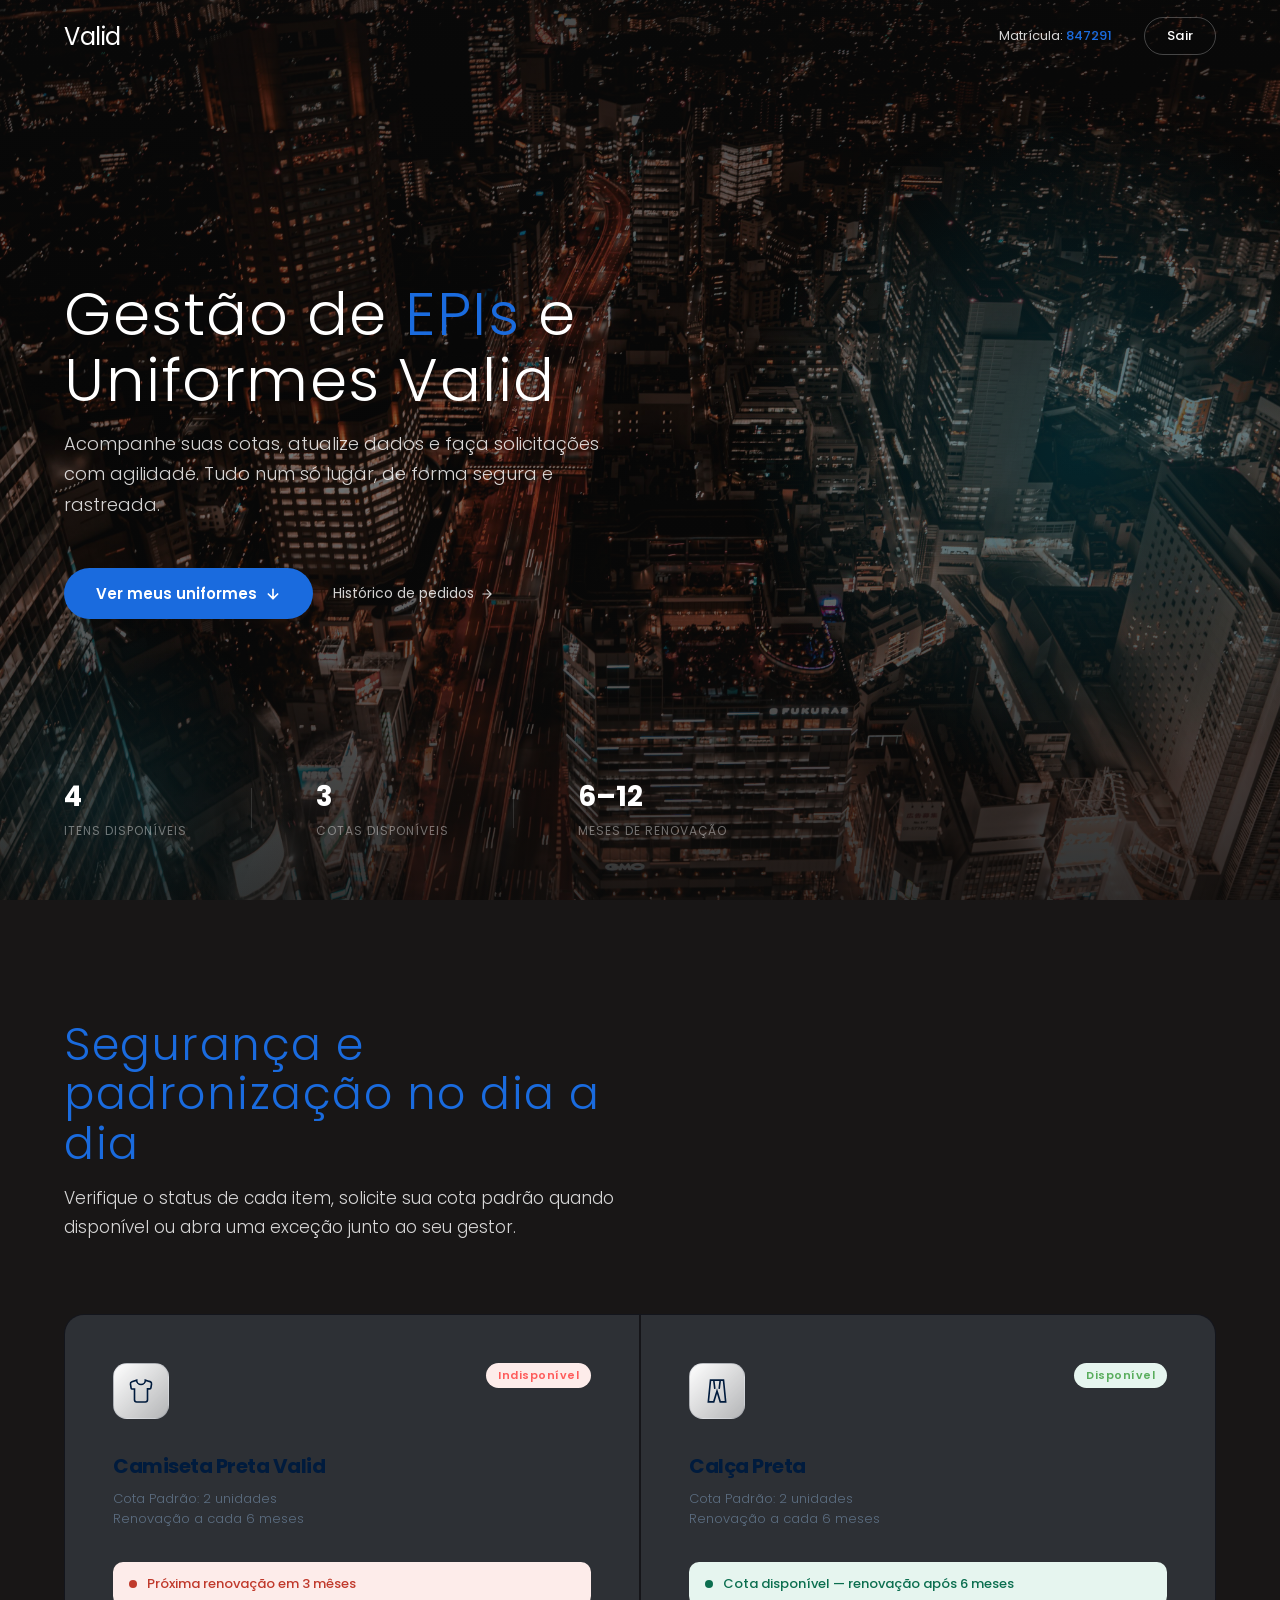
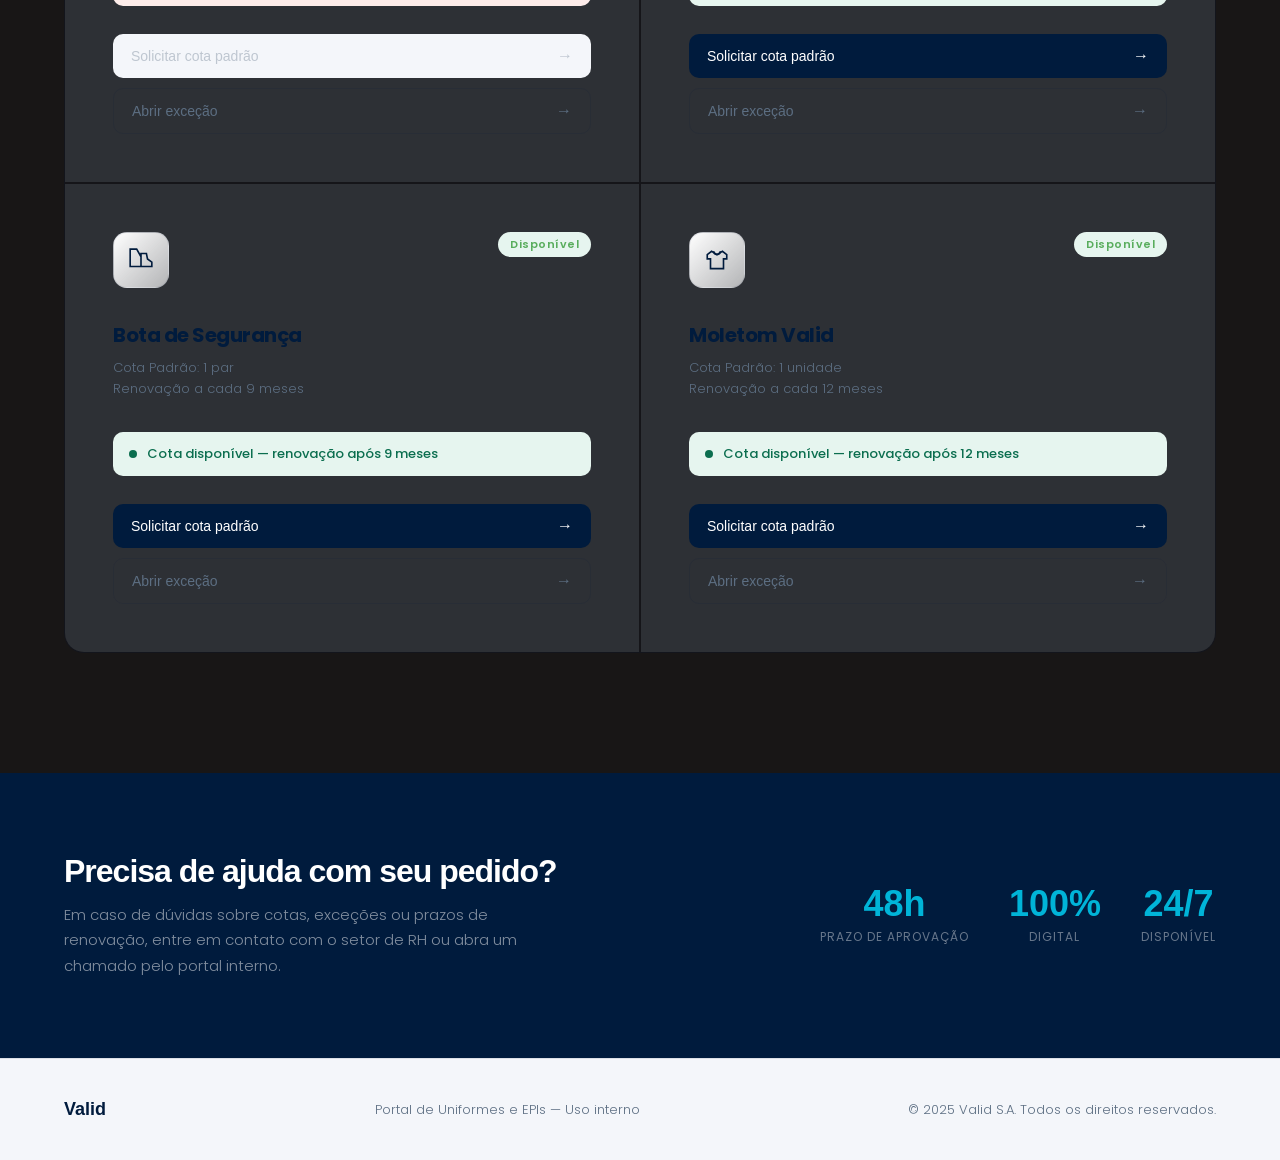
==== commit 947816d4: "Update Index.html atualização do index principal" ====
--- a/Index.html
+++ b/Index.html
@@ -4,7 +4,7 @@
 <meta charset="UTF-8">
 <meta name="viewport" content="width=device-width, initial-scale=1.0">
 <title>Valid | Portal de Uniformes</title>
-<link rel="stylesheet" href="/CSS/Style.css">
+<link rel="stylesheet" href="./CSS/Style.css">
 <link rel="preconnect" href="https://fonts.googleapis.com">
 <link rel="preconnect" href="https://fonts.gstatic.com" crossorigin>
 <link href="https://fonts.googleapis.com/css2?family=Inter:ital,opsz,wght@0,14..32,100..900;1,14..32,100..900&family=Open+Sans:ital,wght@0,300..800;1,300..800&family=Poppins:ital,wght@0,100;0,200;0,300;0,400;0,500;0,600;0,700;0,800;0,900;1,100;1,200;1,300;1,400;1,500;1,600;1,700;1,800;1,900&display=swap" rel="stylesheet">
--- a/CSS/Style.css
+++ b/CSS/Style.css
@@ -22,7 +22,7 @@
 
 body {
       font-family: 'Poppins', sans-serif;  
-  background: var(--white);
+  background: rgb(24, 22, 22);
   color: var(--text);
   overflow-x: hidden;
 }
@@ -123,7 +123,7 @@
           rgba(12,12,12,0.55) 50%,
           rgba(12,12,12,0.9) 100%),
         /* imagem de fundo — substitua pela sua! */
-        url('/IMG/vista.jpg');
+        url('../IMG/vista.jpg');
       background-size: cover;
       background-position: center;
       z-index: 0;
@@ -337,7 +337,7 @@
   font-family: 'Poppins', sans-serif;
   font-size: clamp(32px, 3.5vw, 48px);
   font-weight: 300;
-  color: rgba(0, 0, 0, 0.925);
+  color: #1a6bde;
   letter-spacing: 1.5px;
   line-height: 1.1;
   margin-bottom: 16px;
@@ -345,7 +345,7 @@
 
 .section-intro p {
   font-size: 17px;
-  color: rgb(0, 0, 0);
+  color: rgba(255, 255, 255, 0.829);
   line-height: 1.7;
   font-weight: 300;
 }
@@ -362,7 +362,7 @@
 }
 
 .uniform-card {
-  background: var(--white);
+  background: #2d3035;
   padding: 48px;
   display: flex;
   flex-direction: column;
@@ -378,7 +378,7 @@
 }
 
 .uniform-card:hover {
-  background: #F8FAFE;
+  background: #1a6bde;
 }
 
 .card-header {
@@ -392,7 +392,7 @@
   width: 56px;
   height: 56px;
   border-radius: 14px;
-  background: linear-gradient(135deg, rgba(0,27,61,0.06), rgba(0,27,61,0.03));
+  background: linear-gradient(135deg, rgb(255, 255, 255), rgba(255, 255, 255, 0.644));
   border: 1px solid var(--border);
   display: flex;
   align-items: center;
@@ -417,12 +417,12 @@
 
 .card-badge.available {
   background: var(--success-bg);
-  color: var(--success);
+  color: rgba(0, 128, 0, 0.616)
 }
 
 .card-badge.blocked {
   background: var(--danger-bg);
-  color: var(--danger);
+  color: rgba(255, 0, 0, 0.616)
 }
 
 .card-badge.loading {
@@ -431,7 +431,7 @@
 }
 
 .card-title {
-  font-family: 'Syne', sans-serif;
+  font-family: 'Poppins', sans-serif;
   font-size: 20px;
   font-weight: 700;
   color: var(--navy);
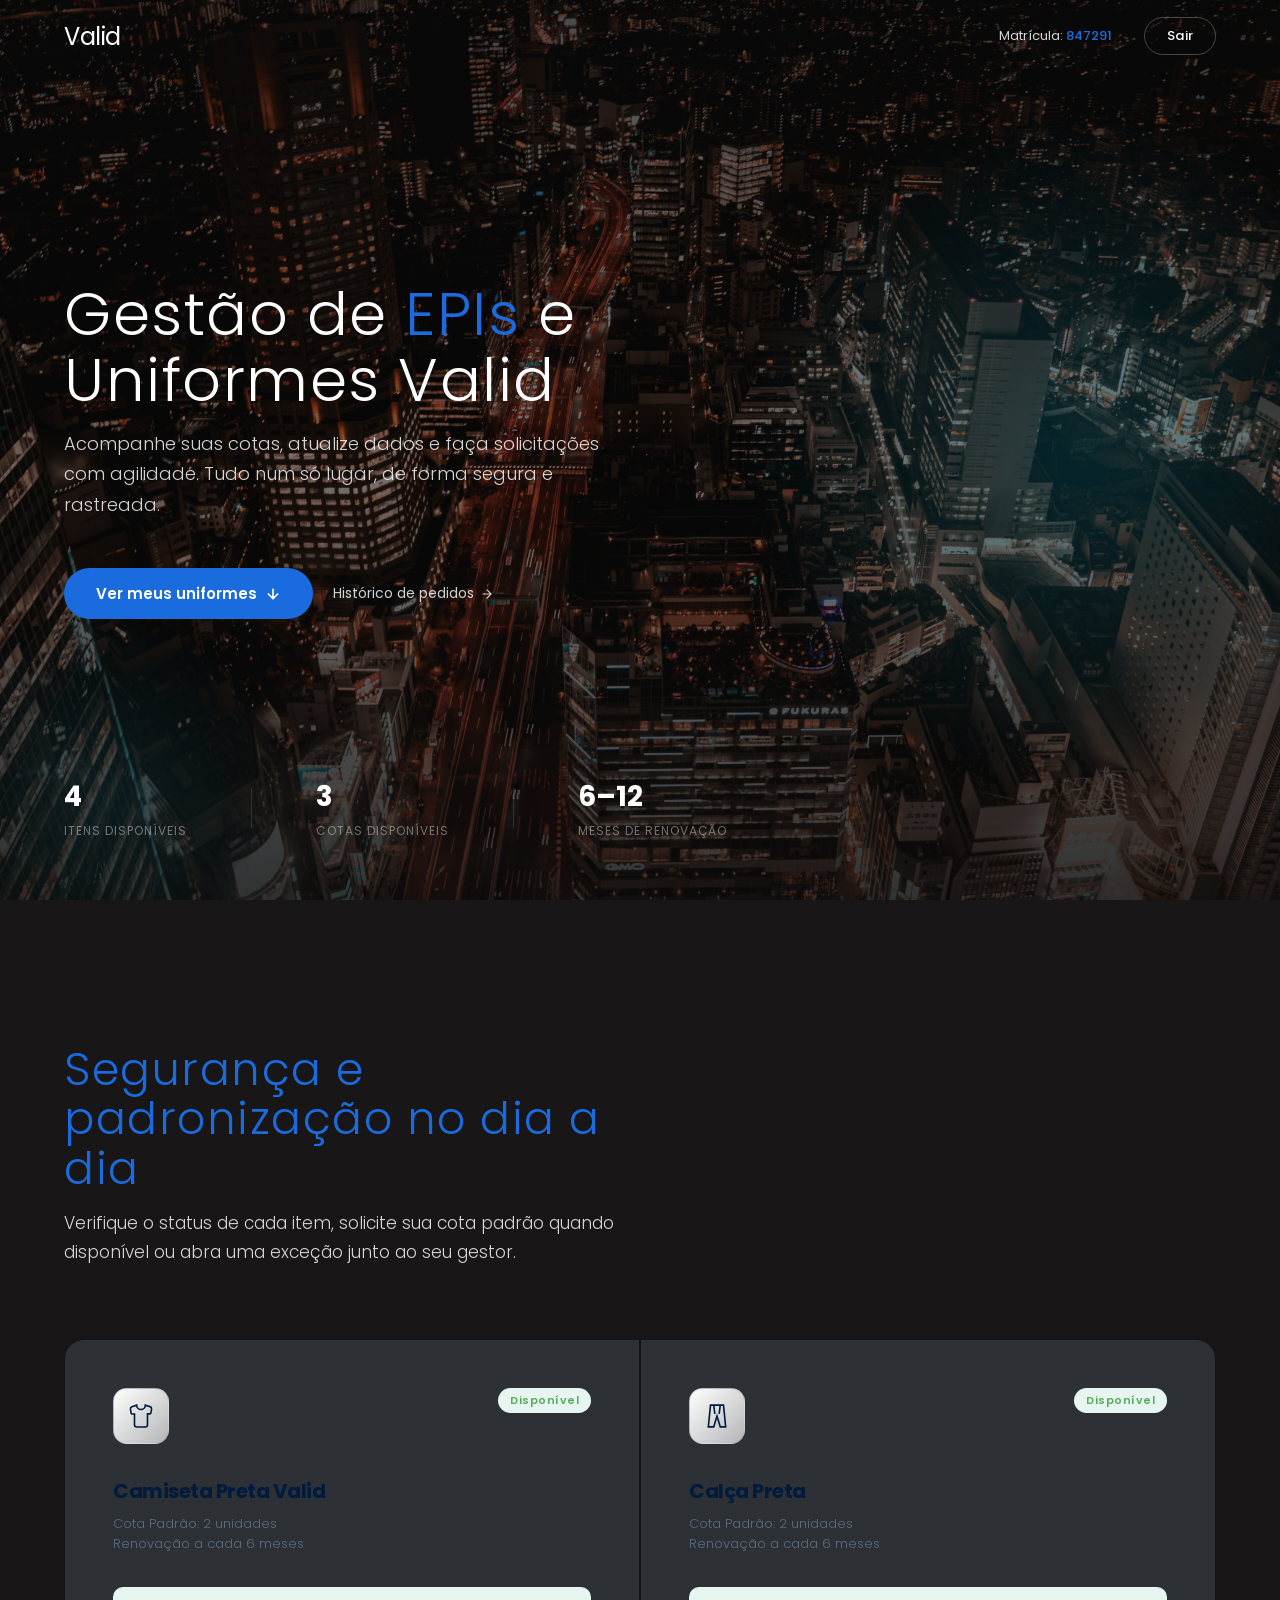
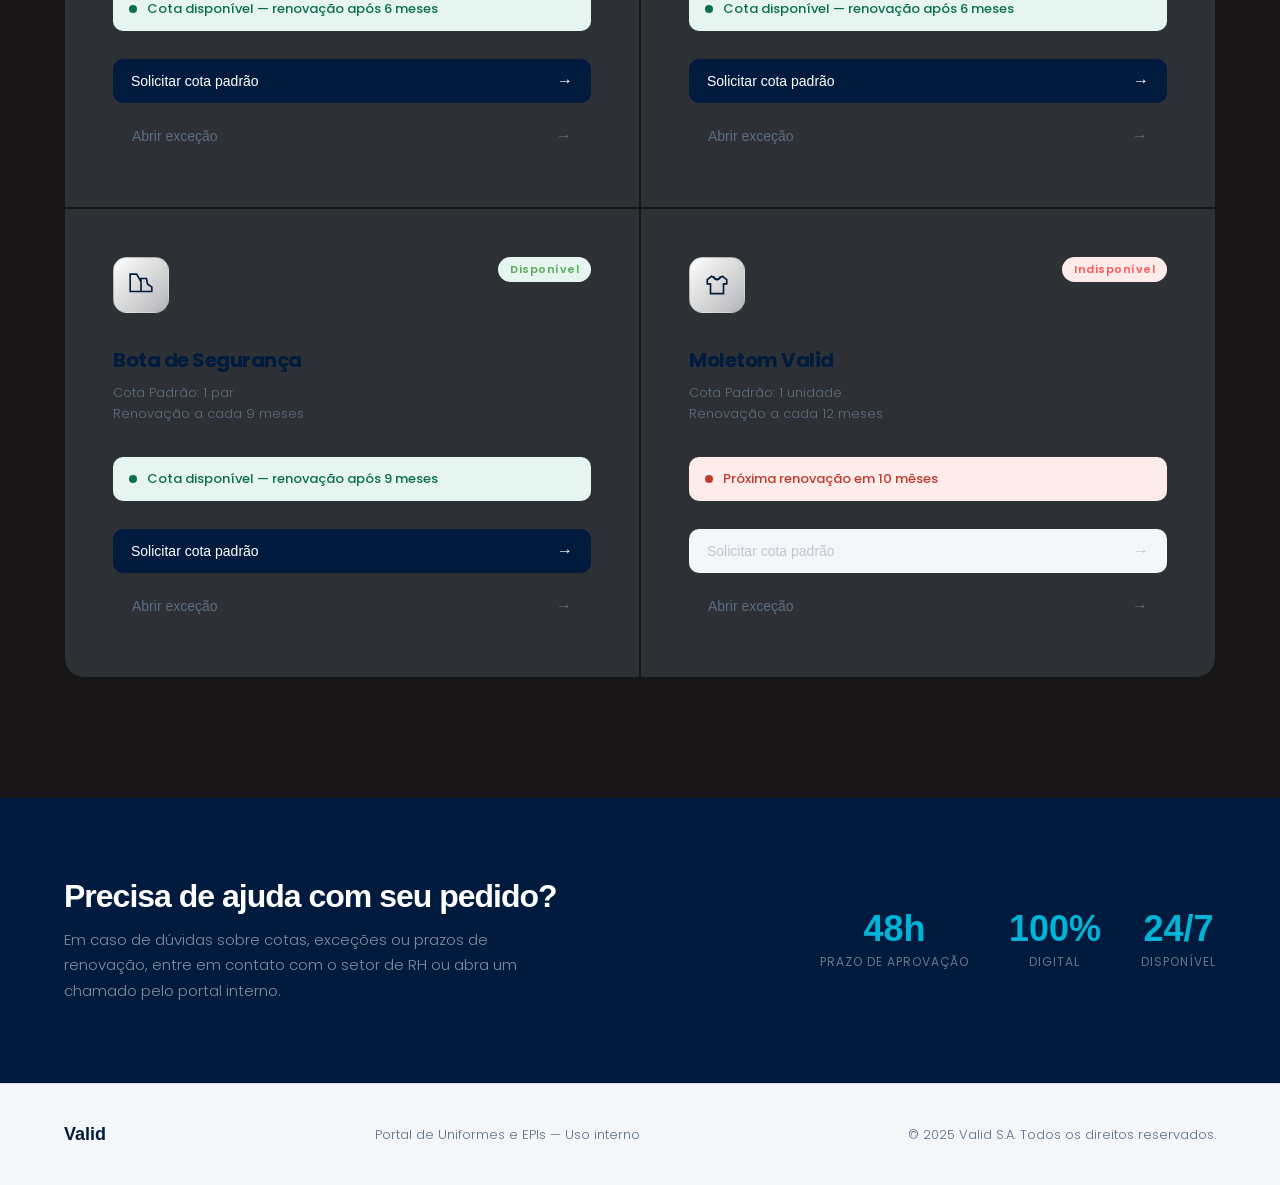
==== commit 748832fb: "Update Index.html atualização index principal" ====
--- a/Index.html
+++ b/Index.html
@@ -65,6 +65,8 @@
 
 <!-- UNIFORMES -->
 <section class="section" id="section-uniformes">
+  <div class="quadradinho" data-uwid="365"></div>
+</br>
   <div class="section-intro">
     <h2>Segurança e padronização no dia a dia</h2>
     <p>Verifique o status de cada item, solicite sua cota padrão quando disponível ou abra uma exceção junto ao seu gestor.</p>
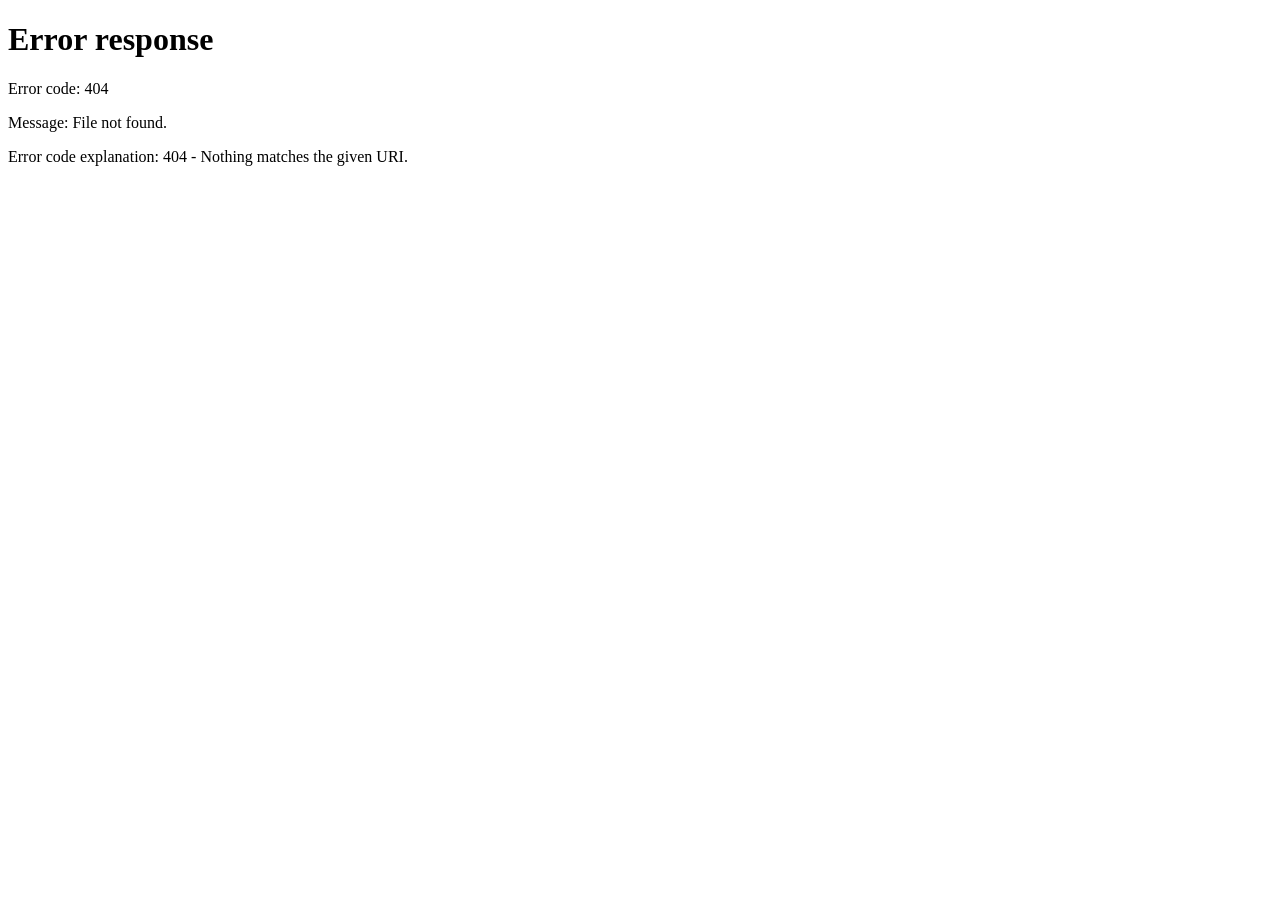
==== commit 24b7fc80: "feat: criado requisitos para segurança,tela do gestor, regras e correções de clean code" ====
--- a/Index.html
+++ b/Index.html
@@ -4,41 +4,37 @@
 <meta charset="UTF-8">
 <meta name="viewport" content="width=device-width, initial-scale=1.0">
 <title>Valid | Portal de Uniformes</title>
-<link rel="stylesheet" href="./CSS/Style.css">
+<link rel="stylesheet" href="CSS/Style.css">
 <link rel="preconnect" href="https://fonts.googleapis.com">
 <link rel="preconnect" href="https://fonts.gstatic.com" crossorigin>
-<link href="https://fonts.googleapis.com/css2?family=Inter:ital,opsz,wght@0,14..32,100..900;1,14..32,100..900&family=Open+Sans:ital,wght@0,300..800;1,300..800&family=Poppins:ital,wght@0,100;0,200;0,300;0,400;0,500;0,600;0,700;0,800;0,900;1,100;1,200;1,300;1,400;1,500;1,600;1,700;1,800;1,900&display=swap" rel="stylesheet">
-
+<link href="https://fonts.googleapis.com/css2?family=Inter:wght@300;400;500;600;700&family=Poppins:wght@300;400;500;600;700&display=swap" rel="stylesheet">
+
+
+<script src="./JS/Script.js" defer></script>
 </head>
 <body>
 
-<!-- NAVBAR -->
 <nav class="navbar" id="navbar">
   <div class="nav-logo">Valid</div>
   <div class="nav-right">
-    <span class="nav-matricula">Matrícula: <strong id="display-matricula">847291</strong></span>
+    <span class="nav-matricula">Matrícula: <strong id="display-matricula">---</strong></span>
     <button id="btn-gestor" class="nav-btn accent" style="display:none">Pendências Gestor</button>
-    <button class="nav-btn" onclick="location.href='login.html'">Sair</button>
+    <button class="nav-btn" id="btn-sair">Sair</button>
   </div>
 </nav>
 
-<!-- HERO -->
 <section class="hero">
-  <div class="hero-bg-grid"></div>
-  <div class="hero-glow"></div>
-  <div class="hero-glow-2"></div>
+  <div class="hero-bg-grid" aria-hidden="true"></div>
+  <div class="hero-glow" aria-hidden="true"></div>
+  <div class="hero-glow-2" aria-hidden="true"></div>
 
   <div class="hero-content">
     <h2>Gestão de <em>EPIs</em> e<br>Uniformes Valid</h2>
     <p>Acompanhe suas cotas, atualize dados e faça solicitações com agilidade. Tudo num só lugar, de forma segura e rastreada.</p>
     <div class="hero-actions">
-      <button class="btn-hero-primary" onclick="document.getElementById('section-uniformes').scrollIntoView({behavior:'smooth'})">
+      <button class="btn-hero-primary" id="btn-scroll-uniformes">
         Ver meus uniformes
         <svg width="16" height="16" viewBox="0 0 24 24" fill="none" stroke="currentColor" stroke-width="2.5" stroke-linecap="round" stroke-linejoin="round"><path d="M12 5v14M5 12l7 7 7-7"/></svg>
-      </button>
-      <button class="btn-hero-secondary">
-        Histórico de pedidos
-        <svg width="14" height="14" viewBox="0 0 24 24" fill="none" stroke="currentColor" stroke-width="2" stroke-linecap="round" stroke-linejoin="round"><path d="M5 12h14M12 5l7 7-7 7"/></svg>
       </button>
     </div>
   </div>
@@ -53,28 +49,18 @@
       <span class="hero-stat-num" id="stat-cotas">—</span>
       <span class="hero-stat-label">Cotas disponíveis</span>
     </div>
-    <div class="hero-divider"></div>
-    <div class="hero-stat">
-      <span class="hero-stat-num">6–12</span>
-      <span class="hero-stat-label">Meses de renovação</span>
-    </div>
-  </div>
-
   </div>
 </section>
 
-<!-- UNIFORMES -->
 <section class="section" id="section-uniformes">
   <div class="quadradinho" data-uwid="365"></div>
-</br>
+  <br>
   <div class="section-intro">
     <h2>Segurança e padronização no dia a dia</h2>
     <p>Verifique o status de cada item, solicite sua cota padrão quando disponível ou abra uma exceção junto ao seu gestor.</p>
   </div>
 
   <div class="uniforms-grid">
-
-    <!-- Camiseta -->
     <div class="uniform-card" id="card-camiseta">
       <div class="card-header">
         <div class="card-icon-wrap">
@@ -92,13 +78,12 @@
         <button class="btn-request primary" id="btn-padrao-camiseta" disabled>
           Solicitar cota padrão <span class="btn-arrow">→</span>
         </button>
-        <button class="btn-request secondary" onclick="abrirModal('Camiseta')">
-          Abrir exceção <span class="btn-arrow">→</span>
-        </button>
-      </div>
-    </div>
-
-    <!-- Calça -->
+        <button class="btn-request secondary" data-item="Camiseta Preta Valid">
+          Abrir exceção <span class="btn-arrow">→</span>
+        </button>
+      </div>
+    </div>
+
     <div class="uniform-card" id="card-calca">
       <div class="card-header">
         <div class="card-icon-wrap">
@@ -116,13 +101,12 @@
         <button class="btn-request primary" id="btn-padrao-calca" disabled>
           Solicitar cota padrão <span class="btn-arrow">→</span>
         </button>
-        <button class="btn-request secondary" onclick="abrirModal('Calça')">
-          Abrir exceção <span class="btn-arrow">→</span>
-        </button>
-      </div>
-    </div>
-
-    <!-- Bota -->
+        <button class="btn-request secondary" data-item="Calça Preta">
+          Abrir exceção <span class="btn-arrow">→</span>
+        </button>
+      </div>
+    </div>
+
     <div class="uniform-card" id="card-bota">
       <div class="card-header">
         <div class="card-icon-wrap">
@@ -140,13 +124,12 @@
         <button class="btn-request primary" id="btn-padrao-bota" disabled>
           Solicitar cota padrão <span class="btn-arrow">→</span>
         </button>
-        <button class="btn-request secondary" onclick="abrirModal('Bota')">
-          Abrir exceção <span class="btn-arrow">→</span>
-        </button>
-      </div>
-    </div>
-
-    <!-- Moletom -->
+        <button class="btn-request secondary" data-item="Bota de Segurança">
+          Abrir exceção <span class="btn-arrow">→</span>
+        </button>
+      </div>
+    </div>
+
     <div class="uniform-card" id="card-moletom">
       <div class="card-header">
         <div class="card-icon-wrap">
@@ -164,57 +147,24 @@
         <button class="btn-request primary" id="btn-padrao-moletom" disabled>
           Solicitar cota padrão <span class="btn-arrow">→</span>
         </button>
-        <button class="btn-request secondary" onclick="abrirModal('Moletom')">
-          Abrir exceção <span class="btn-arrow">→</span>
-        </button>
-      </div>
-    </div>
-
+        <button class="btn-request secondary" data-item="Moletom Valid">
+          Abrir exceção <span class="btn-arrow">→</span>
+        </button>
+      </div>
+    </div>
   </div>
 </section>
 
-<!-- INFO STRIP -->
-<div class="info-strip">
-  <div class="info-strip-inner">
-    <div class="info-strip-text">
-      <h3>Precisa de ajuda com seu pedido?</h3>
-      <p>Em caso de dúvidas sobre cotas, exceções ou prazos de renovação, entre em contato com o setor de RH ou abra um chamado pelo portal interno.</p>
-    </div>
-    <div class="info-items">
-      <div class="info-item">
-        <span class="info-item-num">48h</span>
-        <span class="info-item-label">Prazo de aprovação</span>
-      </div>
-      <div class="info-item">
-        <span class="info-item-num">100%</span>
-        <span class="info-item-label">Digital</span>
-      </div>
-      <div class="info-item">
-        <span class="info-item-num">24/7</span>
-        <span class="info-item-label">Disponível</span>
-      </div>
-    </div>
-  </div>
-</div>
-
-<!-- FOOTER -->
-<footer class="footer">
-  <div class="footer-logo">Valid</div>
-  <span class="footer-text">Portal de Uniformes e EPIs — Uso interno</span>
-  <span class="footer-text">© 2025 Valid S.A. Todos os direitos reservados.</span>
-</footer>
-
-<!-- MODAL -->
 <div class="modal-overlay" id="modalEmergencia">
   <div class="modal-box" style="position:relative">
     <div class="modal-top">
       <h3>Justificativa de Exceção</h3>
       <p id="modal-item-nome">Item selecionado</p>
-      <button class="modal-close" onclick="fecharModal()">×</button>
+      <button class="modal-close" id="btn-close-modal" aria-label="Fechar modal">×</button>
     </div>
     <div class="modal-body">
       <div class="field-group">
-        <label>Motivo da Exceção</label>
+        <label for="motivoEmergencia">Motivo da Exceção</label>
         <select id="motivoEmergencia">
           <option value="desgaste">Desgaste Excessivo / Estragou</option>
           <option value="rasgo">Rasgo Acidental</option>
@@ -223,122 +173,47 @@
         </select>
       </div>
       <div class="field-group">
-        <label>Descrição Detalhada</label>
+        <label for="justificativaTexto">Descrição Detalhada</label>
         <textarea id="justificativaTexto" placeholder="Descreva o ocorrido para análise do gestor..."></textarea>
       </div>
-      <button class="btn-modal-submit" onclick="enviarEmergencia()">
-        Enviar solicitação →
-      </button>
+      <button class="btn-modal-submit">Enviar solicitação →</button>
     </div>
   </div>
 </div>
 
-<!-- TOAST -->
 <div class="toast" id="toast">
   <div class="toast-icon">✓</div>
-  <span id="toast-msg">Solicitação enviada com sucesso.</span>
+  <span id="toast-msg">Mensagem padrão.</span>
 </div>
 
-<script>
-/* ── NAVBAR SCROLL ── */
-const navbar = document.getElementById('navbar');
-window.addEventListener('scroll', () => {
-  navbar.classList.toggle('scrolled', window.scrollY > 60);
-});
-
-/* ── CARD REVEAL ON SCROLL ── */
-const observer = new IntersectionObserver((entries) => {
-  entries.forEach((e, i) => {
-    if (e.isIntersecting) {
-      setTimeout(() => e.target.classList.add('visible'), i * 100);
-    }
-  });
-}, { threshold: 0.1 });
-
-document.querySelectorAll('.uniform-card').forEach(c => observer.observe(c));
-
-/* ── SIMULATE STATUS LOGIC ── */
-const items = [
-  { key: 'camiseta', meses: 6 },
-  { key: 'calca',    meses: 6 },
-  { key: 'bota',     meses: 9 },
-  { key: 'moletom',  meses: 12 },
-];
-
-let availableCount = 0;
-
-setTimeout(() => {
-  items.forEach((item, idx) => {
-    setTimeout(() => {
-      const disponivel = Math.random() > 0.4;
-      if (disponivel) availableCount++;
-
-      const badge  = document.getElementById(`badge-${item.key}`);
-      const status = document.getElementById(`status-${item.key}`);
-      const txt    = document.getElementById(`status-txt-${item.key}`);
-      const btn    = document.getElementById(`btn-padrao-${item.key}`);
-
-      badge.classList.remove('loading');
-      status.classList.remove('loading');
-
-      if (disponivel) {
-        badge.classList.add('available');
-        badge.textContent = 'Disponível';
-        status.classList.add('available');
-        txt.textContent = `Cota disponível — renovação após ${item.meses} meses`;
-        btn.disabled = false;
-      } else {
-        badge.classList.add('blocked');
-        badge.textContent = 'Indisponível';
-        status.classList.add('blocked');
-        const resto = Math.ceil(Math.random() * (item.meses - 1)) + 1;
-        txt.textContent = `Próxima renovação em ${resto} mês${resto > 1 ? 'es' : ''}`;
-        btn.disabled = true;
-      }
-
-      if (idx === items.length - 1) {
-        document.getElementById('stat-cotas').textContent = availableCount;
-      }
-    }, idx * 250 + 600);
-  });
-}, 400);
-
-/* ── MODAL ── */
-let itemAtual = '';
-
-function abrirModal(nome) {
-  itemAtual = nome;
-  document.getElementById('modal-item-nome').textContent = `Item: ${nome}`;
-  document.getElementById('justificativaTexto').value = '';
-  document.getElementById('modalEmergencia').classList.add('open');
-}
-
-function fecharModal() {
-  document.getElementById('modalEmergencia').classList.remove('open');
-}
-
-document.getElementById('modalEmergencia').addEventListener('click', function(e) {
-  if (e.target === this) fecharModal();
-});
-
-function enviarEmergencia() {
-  const texto = document.getElementById('justificativaTexto').value.trim();
-  if (!texto) {
-    document.getElementById('justificativaTexto').focus();
-    document.getElementById('justificativaTexto').style.borderColor = 'var(--danger)';
-    return;
-  }
-  fecharModal();
-  showToast(`Exceção para ${itemAtual} enviada ao gestor.`);
-}
-
-/* ── TOAST ── */
-function showToast(msg) {
-  const t = document.getElementById('toast');
-  document.getElementById('toast-msg').textContent = msg;
-  t.classList.add('show');
-  setTimeout(() => t.classList.remove('show'), 4000);
-}
-</script>
+<div class="info-strip">
+  <div class="info-strip-inner">
+    <div class="info-strip-text">
+      <h3>Precisa de ajuda com seu pedido?</h3>
+      <p>Em caso de dúvidas sobre cotas, exceções ou prazos de renovação, entre em contato com o setor de RH ou abra um chamado pelo portal interno.</p>
+    </div>
+    <div class="info-items">
+      <div class="info-item">
+        <span class="info-item-num">48h</span>
+        <span class="info-item-label">Prazo de aprovação</span>
+      </div>
+      <div class="info-item">
+        <span class="info-item-num">100%</span>
+        <span class="info-item-label">Digital</span>
+      </div>
+      <div class="info-item">
+        <span class="info-item-num">24/7</span>
+        <span class="info-item-label">Disponível</span>
+      </div>
+    </div>
+  </div>
+</div>
+
+<footer class="footer">
+  <div class="footer-logo">Valid</div>
+  <span class="footer-text">Portal de Uniformes e EPIs — Uso interno</span>
+  <span class="footer-text">© 2025 Valid S.A. Todos os direitos reservados.</span>
+</footer>
+
 </body>
-</html>
+</html>
--- a/CSS/Style.css
+++ b/CSS/Style.css
@@ -13,6 +13,7 @@
   --success-bg: #E6F5EF;
   --danger: #C0392B;
   --danger-bg: #FDECEA;
+  --warning-bg: #f0951f;
   --transition: 0.35s cubic-bezier(0.4, 0, 0.2, 1);
 }
 
@@ -21,7 +22,7 @@
 html { scroll-behavior: smooth; }
 
 body {
-      font-family: 'Poppins', sans-serif;  
+  font-family: 'Poppins', sans-serif;  
   background: rgb(24, 22, 22);
   color: var(--text);
   overflow-x: hidden;
@@ -91,15 +92,15 @@
 }
 
 .nav-btn.accent {
-  background: var(--cyan);
+  background: #1a6bde;
   border-color: var(--cyan);
-  color: var(--navy);
+  color: var(--white);
   font-weight: 600;
 }
 
 .nav-btn.accent:hover {
-  background: var(--cyan-light);
-  border-color: var(--cyan-light);
+  background: #043d8d;
+  border-color: #043d8d;;
 }
 
 /* ─── HERO ─── */
@@ -305,14 +306,21 @@
 }
 
 @keyframes fadeUp {
-  from { opacity: 0; transform: translateY(24px); }
-  to { opacity: 1; transform: translateY(0); }
+  from { opacity: 0; transform: translate3d(0, 24px, 0); }
+  to { opacity: 1; transform: translate3d(0, 0, 0); }
 }
 
 
 /* ─── SECTION INTRO ─── */
+.quadradinho {
+  background-image: linear-gradient(270deg, #004fcc .4%, #38ceff 93%);
+  width: 100px;
+  height: 4px;
+}
+
 .section {
   padding: 120px 64px;
+  background-color: #ffffff;
 }
 
 .section-intro {
@@ -322,7 +330,7 @@
 
 .section-tag {
   display: inline-block;
-  background: rgba(0,27,61,0.06);
+  background: rgb(0, 27, 61);
   color: var(--navy);
   font-size: 11px;
   font-weight: 600;
@@ -336,7 +344,8 @@
 .section-intro h2 {
   font-family: 'Poppins', sans-serif;
   font-size: clamp(32px, 3.5vw, 48px);
-  font-weight: 300;
+  width: 490px;
+  font-weight: 400;
   color: #1a6bde;
   letter-spacing: 1.5px;
   line-height: 1.1;
@@ -345,7 +354,7 @@
 
 .section-intro p {
   font-size: 17px;
-  color: rgba(255, 255, 255, 0.829);
+  color: rgba(0, 0, 0, 0.829);
   line-height: 1.7;
   font-weight: 300;
 }
@@ -354,32 +363,30 @@
 .uniforms-grid {
   display: grid;
   grid-template-columns: repeat(2, 1fr);
-  gap: 2px;
-  background: var(--border);
+  gap: 20px;
+  background: rgb(255, 255, 255);
   border: 1px solid var(--border);
   border-radius: 20px;
   overflow: hidden;
 }
 
 .uniform-card {
-  background: #2d3035;
-  padding: 48px;
-  display: flex;
-  flex-direction: column;
-  gap: 0;
-  transition: var(--transition);
-  opacity: 0;
-  transform: translateY(20px);
+    background: #2d3035;
+    padding: 48px;
+    display: flex;
+    flex-direction: column;
+    gap: 0;
+    transition: var(--transition);
+    opacity: 0;
+    transform: translate3d(0, 20px, 0); /* Trocado de translateY */
+    will-change: transform, opacity; /* ADDED */
 }
 
 .uniform-card.visible {
-  opacity: 1;
-  transform: translateY(0);
-}
-
-.uniform-card:hover {
-  background: #1a6bde;
-}
+    opacity: 1;
+    transform: translate3d(0, 0, 0); /* Trocado de translateY */
+}
+
 
 .card-header {
   display: flex;
@@ -434,14 +441,15 @@
   font-family: 'Poppins', sans-serif;
   font-size: 20px;
   font-weight: 700;
-  color: var(--navy);
+  color: rgb(255, 255, 255);
   letter-spacing: -0.5px;
   margin-bottom: 8px;
 }
 
 .card-meta {
   font-size: 13px;
-  color: var(--muted);
+  font-family: 'Inter', sans-serif;
+  color: rgb(255, 255, 255);
   font-weight: 300;
   line-height: 1.6;
   margin-bottom: 32px;
@@ -497,9 +505,9 @@
   justify-content: space-between;
   padding: 13px 18px;
   border-radius: 10px;
-  font-family: 'DM Sans', sans-serif;
+  font-family: 'Poppins', sans-serif;
   font-size: 14px;
-  font-weight: 500;
+  font-weight: 400;
   cursor: pointer;
   transition: var(--transition);
   border: none;
@@ -507,14 +515,15 @@
 }
 
 .btn-request.primary {
-  background: var(--navy);
-  color: var(--white);
+  color: rgba(255, 255, 255, 0.925);
+  border: 1px solid var(--border);
+  background-color: #1a6bde;;
 }
 
 .btn-request.primary:hover:not(:disabled) {
-  background: var(--navy-mid);
-  transform: translateY(-1px);
-  box-shadow: 0 8px 24px rgba(0,27,61,0.2);
+  border-color: #043d8d;
+  color: #ffffff;
+  background: #043d8d;
 }
 
 .btn-request.primary:disabled {
@@ -526,15 +535,15 @@
 }
 
 .btn-request.secondary {
-  background: transparent;
-  color: var(--muted);
+  color: rgba(255, 255, 255, 0.925);
+  background-color: #1a6bde;
   border: 1px solid var(--border);
 }
 
 .btn-request.secondary:hover {
-  border-color: var(--danger);
-  color: var(--danger);
-  background: var(--danger-bg);
+  border-color: #043d8d;
+  color: #ffffff;
+  background: #043d8d;
 }
 
 .btn-arrow {
@@ -546,7 +555,7 @@
 
 /* ─── INFO STRIP ─── */
 .info-strip {
-  background: var(--navy);
+  background: rgb(255, 255, 255);
   padding: 80px 64px;
 }
 
@@ -558,17 +567,17 @@
 }
 
 .info-strip-text h3 {
-  font-family: 'Syne', sans-serif;
+  font-family: 'Poppins', sans-serif;
   font-size: 32px;
-  font-weight: 800;
-  color: var(--white);
+  font-weight: 400;
+  color: #1a6bde;
   letter-spacing: -1px;
   margin-bottom: 12px;
 }
 
 .info-strip-text p {
-  font-size: 15px;
-  color: rgba(255,255,255,0.5);
+  font-size: 17px;
+  color: rgba(0, 0, 0, 0.829);
   font-weight: 300;
   max-width: 480px;
   line-height: 1.7;
